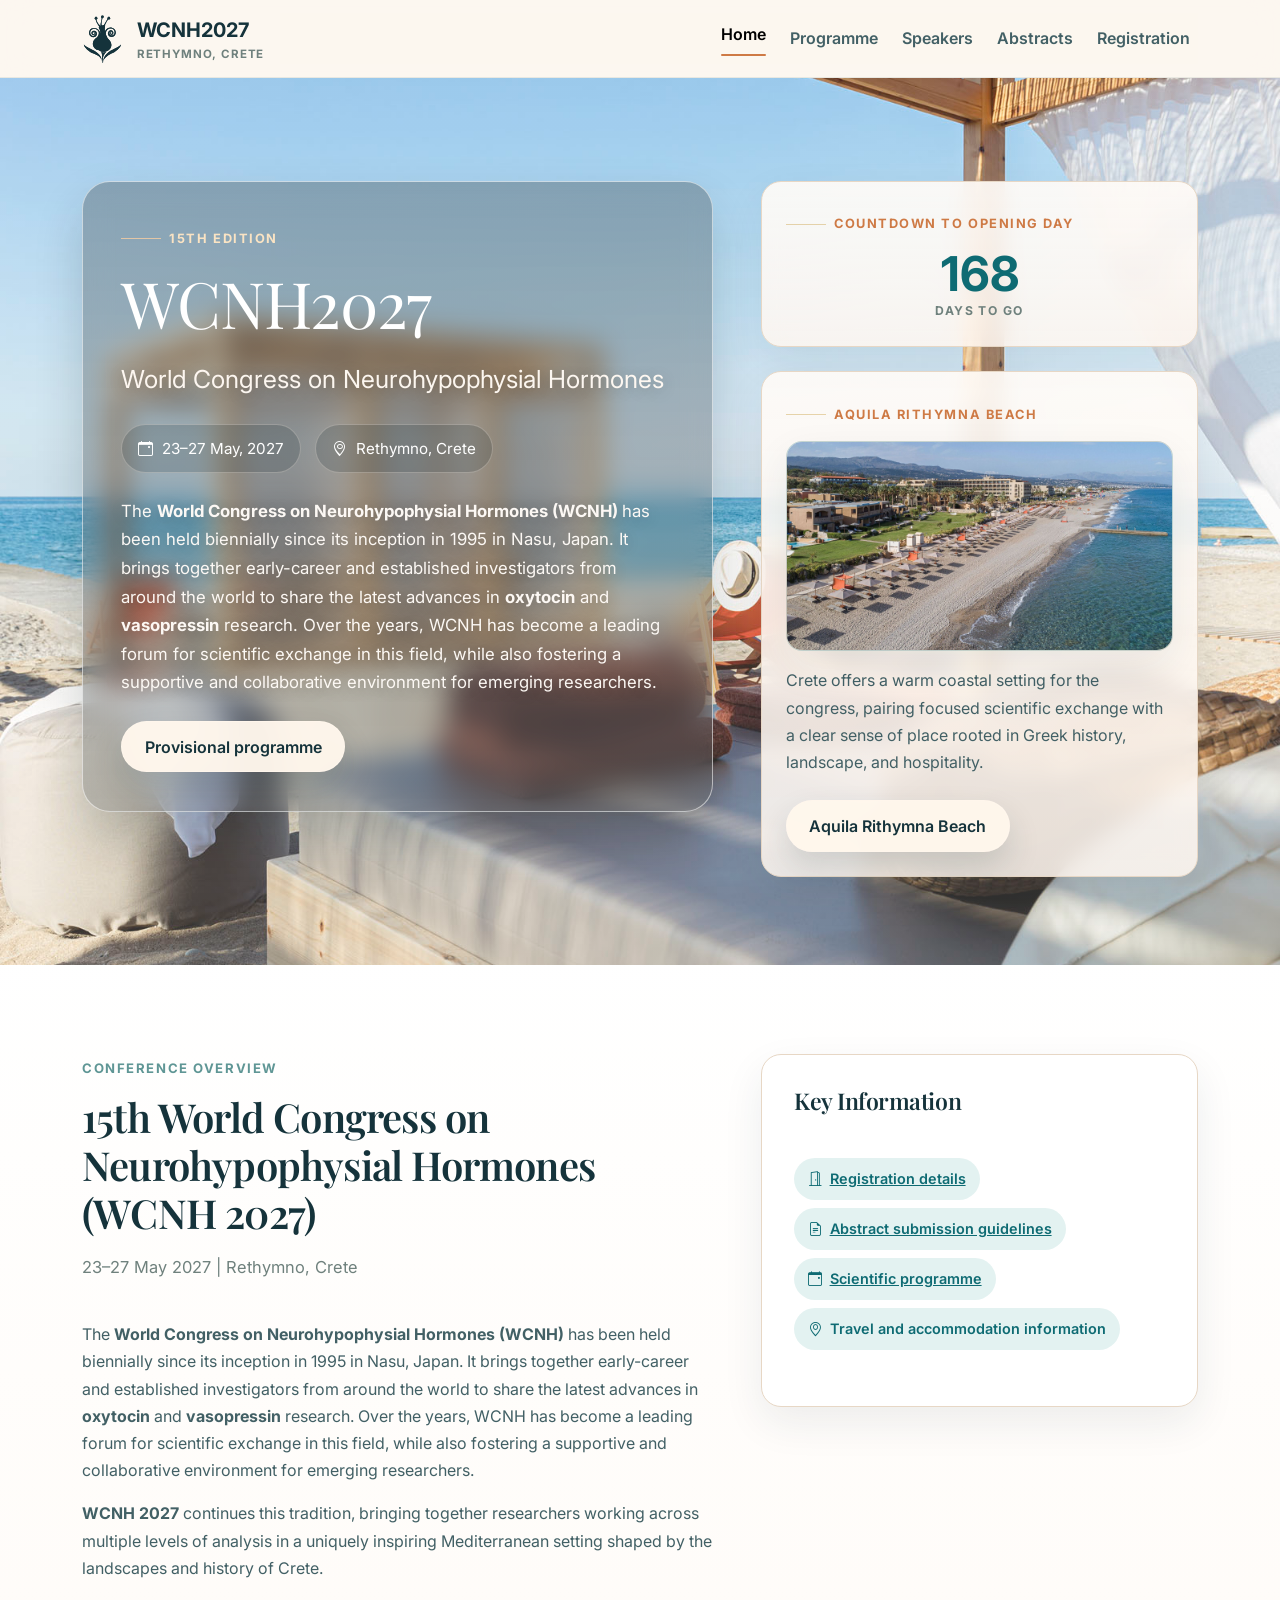
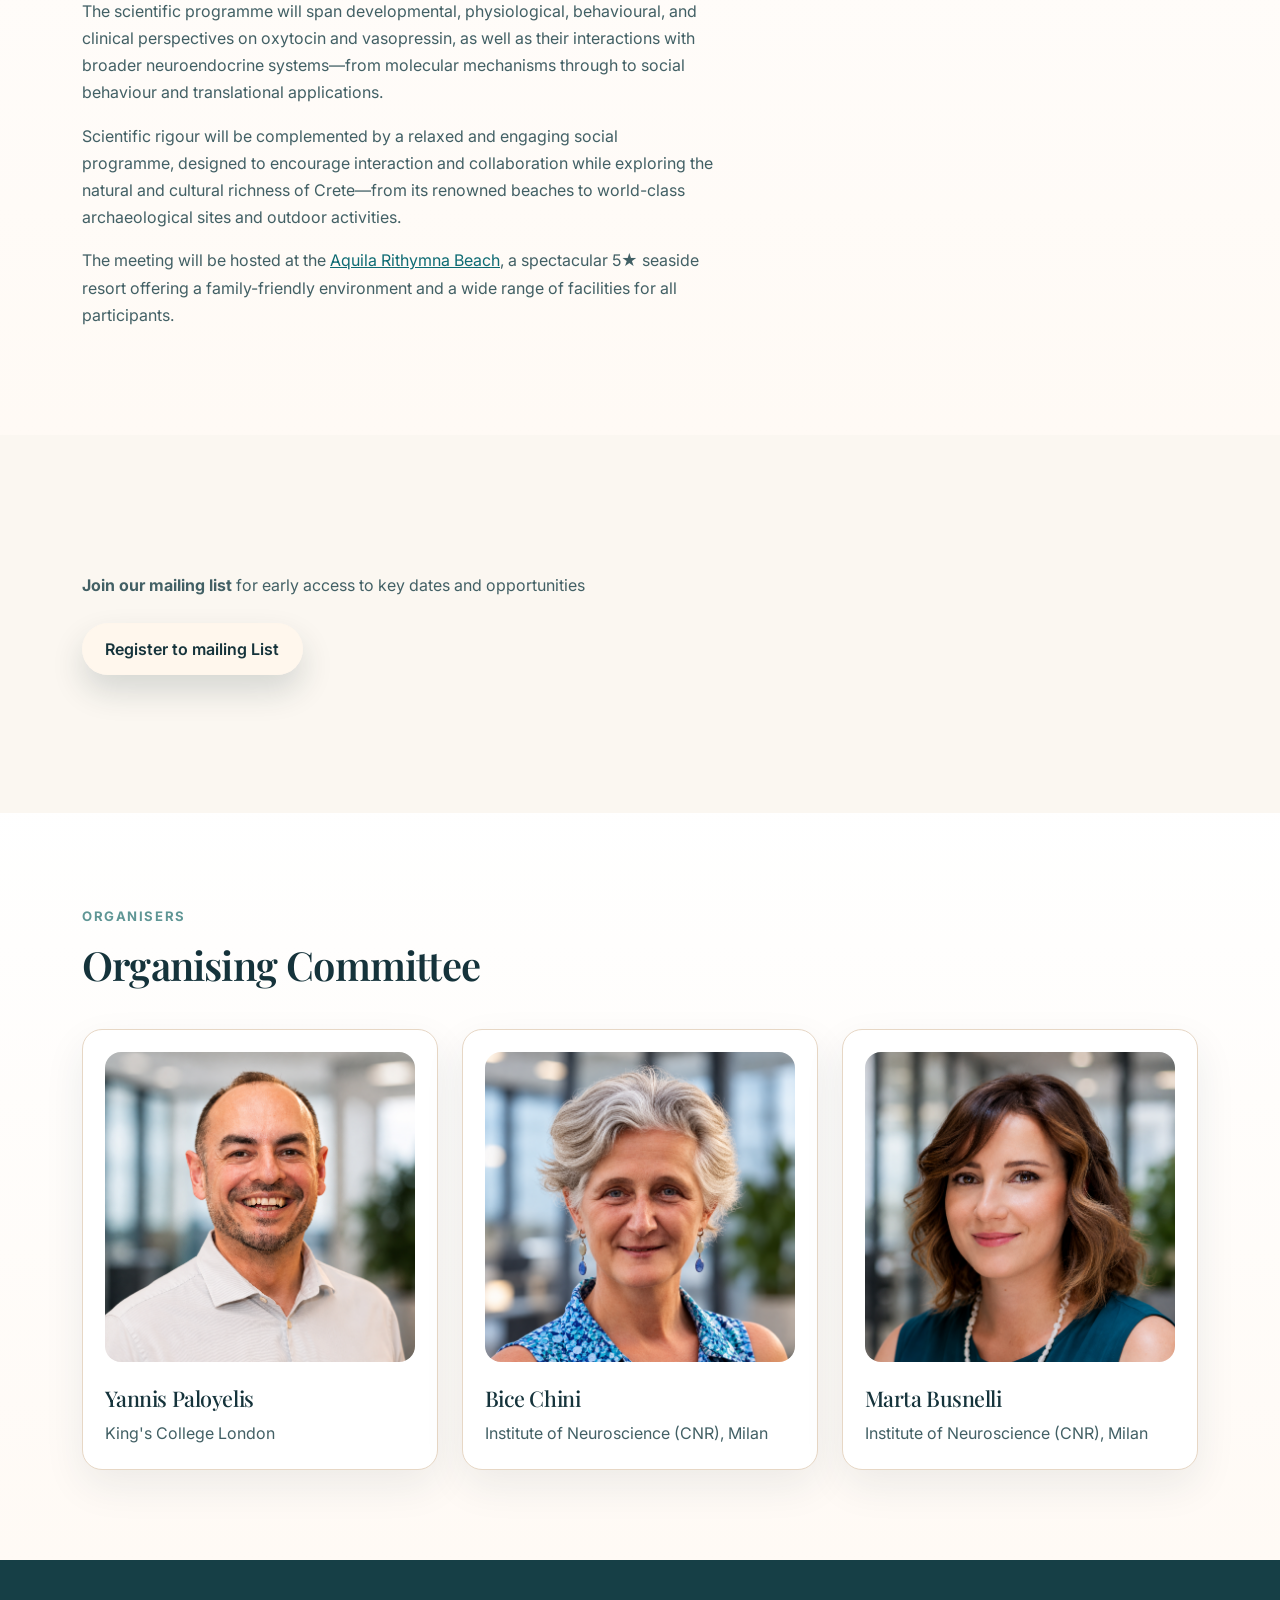
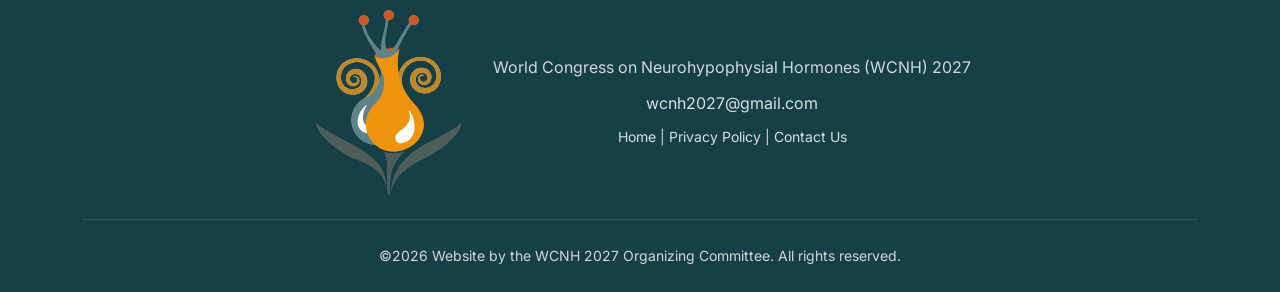
==== index.html @ 447af98b "abstracts page" ====
<!DOCTYPE html>
<html lang="en">
<head>
  <meta charset="UTF-8">
  <meta name="viewport" content="width=device-width, initial-scale=1">
  <title>WCNH2027 | Home</title>
  <meta name="description" content="WCNH2027 conference website for programme, registration, submissions, and sponsors.">
  <link rel="preconnect" href="https://fonts.googleapis.com">
  <link rel="preconnect" href="https://fonts.gstatic.com" crossorigin>
  <link href="https://fonts.googleapis.com/css2?family=Inter:wght@400;500;600;700&family=Playfair+Display:wght@600;700&display=swap" rel="stylesheet">
  <link href="https://cdn.jsdelivr.net/npm/bootstrap@5.3.3/dist/css/bootstrap.min.css" rel="stylesheet">
  <link href="https://cdn.jsdelivr.net/npm/bootstrap-icons@1.11.3/font/bootstrap-icons.min.css" rel="stylesheet">
  <link rel="stylesheet" href="assets/css/style.css">
</head>
<body>
  <a class="skip-link" href="#main-content">Skip to content</a>
  <div data-site-nav></div>

<main id="main-content">
    <header class="hero-section home-hero">
      <div class="container">
        <div class="row align-items-top g-5">
          <div class="col-lg-7">
            <div class="hero-copy-shell reveal-on-scroll">
              <p class="eyebrow">15th Edition</p>
              <h1 class="display-3 mb-3">WCNH2027</h1>
              <p class="hero-tagline mb-3">World Congress on Neurohypophysial Hormones</p>
              <div class="hero-meta">
                <span><i class="bi bi-calendar-event"></i> 23–27 May, 2027</span>
                <span><i class="bi bi-geo-alt"></i> Rethymno, Crete</span>
              </div>
              <p class="lead-copy">
                The <strong> World Congress on Neurohypophysial Hormones (WCNH) </strong> has been held biennially since its inception in 1995 in Nasu, Japan.
                It brings together early-career and established investigators from around the world to share the latest advances in <strong>oxytocin</strong> and <strong>vasopressin</strong> research. Over the years, WCNH has become a leading forum for scientific exchange in this field, while also fostering a supportive and collaborative environment for emerging researchers.
              </p>
              <div class="d-flex flex-wrap gap-3 mt-4">
                <a class="btn btn-light" href="programme.html" >Provisional programme</a>
                <!-- <a class="btn btn-outline-light" href="#dates">View Important Dates</a> -->
              </div>
            </div>
          </div>
          <div class="col-lg-5">
            <div class="hero-panel reveal-on-scroll">

              <p class="eyebrow">Countdown to opening day</p>
              <div class="countdown-simple" data-countdown-date="2027-05-23T08:30:00+01:00">
                <span class="countdown-value" data-countdown-field="days">00</span>
                <span class="countdown-label">Days to go</span>
              </div>
            </div>
            <div class="hero-panel mt-4 reveal-on-scroll">

              <p class="eyebrow">Aquila Rithymna Beach</p>
              <figure class="scenic-figure mb-3">
                <img
                  class="scenic-image"
                  src="assets/img/hotel/1_aquila_hotels_and_resorts_rithymna_beach-1.jpg"
                  alt="Aquila Rithymna Beach resort and beachfront in Crete"
                  width="1920"
                  height="1080"
                >
              </figure>
              <p class="mb-3">
                Crete offers a warm coastal setting for the congress, pairing focused scientific exchange with a clear sense of place rooted in
                Greek history, landscape, and hospitality.
              </p>
              <div class="hero-meta hero-meta-compact mt-4">
                <a class="btn btn-light" href="https://rithymnabeach.com/" target="_blank" rel="noopener noreferrer">Aquila Rithymna Beach</a>
              </div>
            </div>
          </div>
        </div>
      </div>
    </header>

    <section id="overview" class="section-space section-surface">
      <div class="container">
        <div class="row g-5 align-items-start">
          <div class="col-lg-7">
            <div class="section-heading reveal-on-scroll">
              <span class="section-kicker">Conference Overview</span>
              <h2 class="section-title">15th World Congress on Neurohypophysial Hormones <br> (WCNH 2027)</h2>
              <p class="section-intro">
                23–27 May 2027 | Rethymno, Crete
              </p>
            </div>

            <p>
              The <strong> World Congress on Neurohypophysial Hormones (WCNH) </strong> has been held biennially since its inception in 1995 in Nasu, Japan.
              It brings together early-career and established investigators from around the world to share the latest advances in <strong>oxytocin</strong> and <strong>vasopressin</strong> research. Over the years, WCNH has become a leading forum for scientific exchange in this field, while also fostering a supportive and collaborative environment for emerging researchers.
            </p>

            <p>
              <strong>WCNH 2027</strong> continues this tradition, bringing together researchers working across multiple levels of analysis in a uniquely inspiring Mediterranean setting shaped by the landscapes and history of Crete.
            </p>
            <p>
              The scientific programme will span developmental, physiological, behavioural, and clinical perspectives on oxytocin and vasopressin, as well as their interactions with broader neuroendocrine systems—from molecular mechanisms through to social behaviour and translational applications.
            </p>
            <p>
              Scientific rigour will be complemented by a relaxed and engaging social programme, designed to encourage interaction and collaboration while exploring the natural and cultural richness of Crete—from its renowned beaches to world-class archaeological sites and outdoor activities.
            </p>
            <p>
              The meeting will be hosted at the <a href="https://rithymnabeach.com/" target="_blank" rel="noopener noreferrer">Aquila Rithymna Beach</a>, a spectacular 5★ seaside resort offering a family-friendly environment and a wide range of facilities for all participants.
            </p>
          </div>
          <div class="col-lg-5">
            <div class="content-panel reveal-on-scroll">


              <h3 class="panel-title">Key Information</h3><br>
              <div class="mb-3">
                <a class="meta-chip" href="registration.html"><i class="bi bi-door-open"></i> Registration details</a>
                <a class="meta-chip" href="abstracts.html"><i class="bi bi-file-earmark-text"></i> Abstract submission guidelines</a>
                <a class="meta-chip" href="programme.html"><i class="bi bi-calendar-event"></i> Scientific programme</a>
                <span class="meta-chip"><i class="bi bi-geo-alt"></i> Travel and accommodation information</span>
              </div>
            </div>
          </div>
        </div>
      </div>
    </section>

    <section class="section-space">
      <div class="container my-5">
        <p><strong>Join our mailing list</strong> for early access to key dates and opportunities</p>
        <div class="mt-4">
          <button class="btn btn-light" data-bs-toggle="modal" data-bs-target="#mailingListForm">Register to mailing List</button>
        </div>
      </div>
    </section>

    <!--
    <section id="dates" class="section-space section-muted">
      <div class="container">
        <div class="section-heading reveal-on-scroll">
          <span class="section-kicker">Important Dates</span>
          <h2 class="section-title">Key phases from first announcement to final updates</h2>
          <p class="section-intro">
            The timeline below now reflects the planned website rollout, from initial announcement through registrations, programme updates,
            and any late-breaking submission opportunities.
          </p>
        </div>
        <div class="conference-timeline reveal-on-scroll">
          <article class="timeline-item">
            <div class="timeline-card">

              <span class="timeline-date">Phase 1</span>
              <h3 class="h5">Announcement</h3>
              <p class="mb-0">Landing page goes live with the core conference information, essential context, and the first timeline of key dates.</p>
            </div>
          </article>
          <article class="timeline-item">
            <div class="timeline-card">

              <span class="timeline-date">Phase 2</span>
              <h3 class="h5">Registrations &amp; Submissions</h3>
              <p class="mb-0">Registration and submission pathways open, supported by selected programme details such as plenary speaker information.</p>
            </div>
          </article>
          <article class="timeline-item">
            <div class="timeline-card">

              <span class="timeline-date">Phase 3</span>
              <h3 class="h5">Preliminary Programme</h3>
              <p class="mb-0">Once submissions have closed, the site shifts to a preliminary programme view with the developing scientific schedule.</p>
            </div>
          </article>
          <article class="timeline-item">
            <div class="timeline-card">

              <span class="timeline-date">Phase 4</span>
              <h3 class="h5">Final Version</h3>
              <p class="mb-0">The full conference website is updated with the finalised programme, confirmed details, and polished attendee information.</p>
            </div>
          </article>
          <article class="timeline-item">
            <div class="timeline-card">

              <span class="timeline-date">Phase 5</span>
              <h3 class="h5">Registrations Close</h3>
              <p class="mb-0">Online registration closes and the site messaging shifts toward final attendee guidance and on-site preparation.</p>
            </div>
          </article>
          <article class="timeline-item">
            <div class="timeline-card">

              <span class="timeline-date">Phase 6</span>
              <h3 class="h5">Breaking News Poster Submissions</h3>
              <p class="mb-0">An optional late-breaking poster submission route can be added if the committee decides to accommodate final emerging results.</p>
            </div>
          </article>
        </div>
      </div>
    </section>
    -->

    <section id="committee" class="section-space section-surface">
      <div class="container">
        <div class="section-heading reveal-on-scroll">
          <span class="section-kicker">Organisers</span>
          <h2 class="section-title">Organising Committee</h2>
          <!-- <p class="section-intro">
            Committee cards are structured to accommodate names, roles, affiliations, and portraits without changing the layout.
          </p> -->
        </div>

        <div class="row g-4">
          <div class="col-md-6 col-xl-4">
            <article class="committee-card card-lift reveal-on-scroll">
              <img class="organiser-photo mb-4" src="assets/img/organisers/YannisPaloyelis.png" alt="Yannis Paloyelis">
              <h3 class="h4">Yannis Paloyelis</h3>
              <!-- <p class="card-role mb-2">Conference Chair</p> -->
              <p>King's College London</p>
            </article>
          </div>
          <div class="col-md-6 col-xl-4">
            <article class="committee-card card-lift reveal-on-scroll">
              <img class="organiser-photo mb-4" src="assets/img/organisers/BiceChini.png" alt="Bice Chini">

              <h3 class="h4">Bice Chini</h3>
              <!-- <p class="card-role mb-2">Scientific Programme Lead</p> -->
              <p>Institute of Neuroscience (CNR), Milan</p>
            </article>
          </div>
          <div class="col-md-6 col-xl-4">
            <article class="committee-card card-lift reveal-on-scroll">
              <img class="organiser-photo mb-4" src="assets/img/organisers/MartaBusnelli.png" alt="Marta Busnelli">

              <h3 class="h4">Marta Busnelli</h3>
              <!-- <p class="card-role mb-2">Symposia Coordinator</p> -->
              <p>Institute of Neuroscience (CNR), Milan</p>
            </article>
          </div>

        </div>
      </div>
    </section>

    <!--
    <section class="section-space sponsor-band">
      <div class="container">
        <div class="section-heading reveal-on-scroll">
          <span class="section-kicker">Sponsors</span>
          <h2 class="section-title">Headline supporter strip</h2>
          <p class="section-intro text-white-50">
            Sponsor logo placeholders are ready for final artwork and can be replaced without changing the surrounding layout.
          </p>
        </div>
        <div class="sponsor-logo-grid reveal-on-scroll">
          <div class="placeholder-box placeholder-logo small-sponsor" role="img" aria-label="Placeholder sponsor logo">Sponsor Logo</div>
          <div class="placeholder-box placeholder-logo small-sponsor" role="img" aria-label="Placeholder sponsor logo">Sponsor Logo</div>
          <div class="placeholder-box placeholder-logo small-sponsor" role="img" aria-label="Placeholder sponsor logo">Sponsor Logo</div>
          <div class="placeholder-box placeholder-logo small-sponsor" role="img" aria-label="Placeholder sponsor logo">Sponsor Logo</div>
          <div class="placeholder-box placeholder-logo small-sponsor" role="img" aria-label="Placeholder sponsor logo">Sponsor Logo</div>
          <div class="placeholder-box placeholder-logo small-sponsor" role="img" aria-label="Placeholder sponsor logo">Sponsor Logo</div>
        </div>
      </div>
    </section>
    -->

    <!-- Mailing List Form Modal -->
    <div class="modal modal-lg fade" id="mailingListForm" tabindex="-1">
      <div class="modal-dialog modal-dialog-centered modal-dialog-scrollable">
        <div class="modal-content">
          <div class="modal-header">
            <h5 class="modal-title">Register to mailing List</h5>
            <button type="button" class="btn-close" data-bs-dismiss="modal"></button>
          </div>
          <div class="modal-body p-0">
            <iframe src="https://docs.google.com/forms/d/e/1FAIpQLSe7f-QcATJSkOuPrlqA4BNb-zPAXRBqx-QF3oDU3RXmkRbmXg/viewform?usp=header" width="100%" height="800" frameborder="0" marginheight="0" marginwidth="0" allow="geolocation; microphone; camera" sandbox="allow-same-origin allow-scripts allow-popups allow-forms">Loading…</iframe>
          </div>
        </div>
      </div>
    </div>


  </main>
  <div data-site-footer></div>

<script src="https://cdn.jsdelivr.net/npm/bootstrap@5.3.3/dist/js/bootstrap.bundle.min.js"></script>
  <script src="assets/js/main.js"></script>

  <!-- MailerLite Universal -->
<script>
    (function(w,d,e,u,f,l,n){w[f]=w[f]||function(){(w[f].q=w[f].q||[])
    .push(arguments);},l=d.createElement(e),l.async=1,l.src=u,
    n=d.getElementsByTagName(e)[0],n.parentNode.insertBefore(l,n);})
    (window,document,'script','https://assets.mailerlite.com/js/universal.js','ml');
    ml('account', '2269694');
</script>
<!-- End MailerLite Universal -->
</body>
</html>
---- assets/css/style.css ----
:root {
  --font-body: "Inter", sans-serif;
  --font-display: "Playfair Display", serif;
  --color-primary: #0e6b73;
  --color-primary-soft: #e3f2f1;
  --color-secondary: #5f9695;
  --color-accent: #ce7a45;
  --color-accent-soft: #f7dfce;
  --color-deep: #15333b;
  --color-ink: #426065;
  --color-muted-text: #6f817d;
  --color-surface: #ffffff;
  --color-surface-alt: #f8f1e8;
  --color-border: #e7d7c5;
  --color-footer: #163f46;
  --shadow-soft: 0 1rem 2.5rem rgba(21, 51, 59, 0.08);
  --shadow-card: 0 1.5rem 3rem rgba(21, 51, 59, 0.1);
  --section-space: clamp(4rem, 7vw, 6rem);
  --bs-primary: var(--color-primary);
  --bs-secondary: var(--color-secondary);
  --bs-body-color: var(--color-ink);
  --bs-body-bg: var(--color-surface-alt);
  --bs-border-color: var(--color-border);
}

html {
  scroll-behavior: smooth;
}

body {
  font-family: var(--font-body);
  color: var(--color-ink);
  background: #fbf7f1;
  line-height: 1.7;
}

main {
  margin-top: 0;
}

h1,
h2,
h3,
h4,
h5,
h6,
.h1,
.h2,
.h3,
.h4,
.h5,
.h6,
legend {
  font-family: var(--font-display);
  color: var(--color-deep);
  letter-spacing: -0.02em;
}

/* Shared visual hierarchy, independent of heading or fieldset semantics. */
.section-title {
  font-size: clamp(1.75rem, 2.5vw + 1rem, 2.5rem);
  font-weight: 600;
  line-height: 1.2;
  margin-bottom: 1rem;
}

.panel-title {
  font-size: clamp(1.25rem, 0.3vw + 1.2rem, 1.5rem);
  font-weight: 600;
  line-height: 1.2;
  margin-bottom: 1rem;
}

a {
  color: var(--color-primary);
}

a:hover,
a:focus {
  color: var(--color-secondary);
}

.skip-link {
  position: fixed;
  left: 1rem;
  top: 1rem;
  z-index: 2000;
  padding: 0.75rem 1rem;
  border-radius: 999px;
  background: var(--color-deep);
  color: #fff;
  text-decoration: none;
  transform: translateY(-200%);
  transition: transform 0.2s ease;
}

.skip-link:focus {
  transform: translateY(0);
}

.site-navbar {
  position: sticky;
  top: 0;
  z-index: 1030;
  backdrop-filter: blur(16px);
  background: rgba(252, 247, 240, 0.9);
  border-bottom: 1px solid rgba(21, 51, 59, 0.08);
  transition: background-color 0.25s ease, box-shadow 0.25s ease, border-color 0.25s ease;
}

.site-navbar .navbar-collapse {
  background: rgba(252, 247, 240, 0.96);
}

.site-navbar .btn-primary {
  box-shadow: none;
}

.site-navbar.scrolled {
  border-color: rgba(21, 51, 59, 0.12);
  box-shadow: 0 0.75rem 1.75rem rgba(21, 51, 59, 0.1);
}

.navbar-brand {
  gap: 0.85rem;
  font-weight: 700;
  color: var(--color-deep);
}

.navbar-logo {
  width: 41px;
  height: 48px;
  background-color: var(--color-deep);
  -webkit-mask: url("../img/logo-square.svg") center / contain no-repeat;
  mask: url("../img/logo-square.svg") center / contain no-repeat;
}

.navbar-brand small {
  display: block;
  margin-top: -0.15rem;
  font-size: 0.72rem;
  letter-spacing: 0.08em;
  text-transform: uppercase;
  color: var(--color-muted-text);
}

.nav-link {
  font-weight: 600;
  color: var(--color-ink);
}

.nav-link.active,
.nav-link[aria-current="page"] {
  color: var(--color-primary);
}

.nav-link.active::after,
.nav-link[aria-current="page"]::after {
  display: block;
  width: 100%;
  height: 2px;
  margin-top: 0.35rem;
  border-radius: 999px;
  background: var(--color-accent);
  content: "";
}

/* Content actions size to their labels and align with their surrounding text. */
.btn {
  display: inline-flex;
  align-items: center;
  justify-content: center;
  align-self: flex-start;
  justify-self: start;
  width: fit-content;
  max-width: 100%;
  min-height: 44px;
  border-radius: 999px;
  font-size: 1rem;
  font-weight: 600;
  line-height: 1.5;
  padding: 0.8rem 1.4rem;
  white-space: normal;
  overflow-wrap: anywhere;
}

.btn:focus-visible {
  outline: 3px solid var(--color-accent);
  outline-offset: 3px;
}

.btn-primary {
  --bs-btn-color: #fff;
  --bs-btn-bg: var(--color-primary);
  --bs-btn-border-color: var(--color-primary);
  --bs-btn-hover-color: #fff;
  --bs-btn-hover-bg: var(--color-deep);
  --bs-btn-hover-border-color: var(--color-deep);
  --bs-btn-active-color: #fff;
  --bs-btn-active-bg: var(--color-deep);
  --bs-btn-active-border-color: var(--color-deep);
  --bs-btn-disabled-color: #fff;
  --bs-btn-disabled-bg: var(--color-primary);
  --bs-btn-disabled-border-color: var(--color-primary);
  --bs-btn-focus-shadow-rgb: 14, 107, 115;
  background: var(--color-primary);
  border-color: var(--color-primary);
  box-shadow: 0 0.9rem 2rem rgba(14, 107, 115, 0.22);
}

.btn-primary:hover,
.btn-primary:focus {
  background: var(--color-deep);
  border-color: var(--color-deep);
}

.btn-light {
  color: var(--color-deep);
  background: rgba(255, 247, 237, 0.96);
  border-color: rgba(255, 247, 237, 0.96);
  box-shadow: 0 1rem 2rem rgba(21, 51, 59, 0.16);
}

.btn-light:hover,
.btn-light:focus {
  color: var(--color-deep);
  background: #ffffff;
  border-color: #ffffff;
}

.btn-outline-light {
  border-color: rgba(255, 255, 255, 0.72);
  background: rgba(255, 255, 255, 0.08);
}

.btn-outline-light:hover,
.btn-outline-light:focus {
  color: var(--color-deep);
}

.hero-section,
.page-hero {
  position: relative;
  overflow: hidden;
}

.page-hero::before {
  position: absolute;
  inset: 0;
  background:
    radial-gradient(circle at top left, rgba(250, 205, 158, 0.24), transparent 32%),
    radial-gradient(circle at bottom right, rgba(255, 248, 236, 0.14), transparent 28%),
    linear-gradient(135deg, #23656a 0%, #4e8d91 48%, #d9a57d 100%);
  content: "";
}

.page-hero::after {
  position: absolute;
  inset: 0;
  background: linear-gradient(180deg, rgba(255, 255, 255, 0.05), rgba(16, 48, 56, 0.2));
  content: "";
}

.hero-section .container,
.page-hero .container {
  position: relative;
  z-index: 1;
}

.hero-section {
  padding: clamp(5.5rem, 8vw, 7rem) 0 clamp(4rem, 8vw, 5.5rem);
  color: #fff;
}

.home-hero::before {
  position: absolute;
  inset: 0;
  background: url("../img/hotel/2_aquila_rithymna_beach_swimming_around_beach_info_gazebos.jpg") center/cover no-repeat;
  content: "";
}

.home-hero::after {
  position: absolute;
  inset: 0;
  background: linear-gradient(180deg, rgba(255, 248, 239, 0.1), rgba(255, 248, 239, 0.2));
  content: "";
}

.hero-section h1,
.hero-section h2,
.page-hero h1,
.page-hero h2 {
  color: #fff;
}

.page-hero {
  padding: 4.5rem 0 3.5rem;
  color: rgba(255, 255, 255, 0.92);
}

/* Oversized decorative flower, cropped by the hero without changing its height. */
.page-hero-mark {
  display: none;
  position: absolute;
  top: 110%;
  right: -3rem;
  z-index: -1;
  transform: translateY(-50%);
  width: auto;
  height: clamp(24rem, 32vw, 30rem);
  filter: brightness(0) invert(1);
  opacity: 0.18;
  pointer-events: none;
}

.hero-copy-shell {
  max-width: 44rem;
  padding: clamp(1.5rem, 3vw, 2.5rem);
  border: 1px solid rgba(255, 255, 255, 0.55);
  border-radius: 1.75rem;
  background:
    linear-gradient(180deg, rgba(37, 55, 63, 0.34), rgba(21, 35, 41, 0.24)),
    rgba(255, 255, 255, 0.12);
  box-shadow: 0 1.5rem 3rem rgba(8, 31, 37, 0.18);
  backdrop-filter: blur(14px);
}

.eyebrow {
  display: inline-flex;
  align-items: center;
  gap: 0.5rem;
  margin-bottom: 1rem;
  color: rgba(255, 230, 196, 0.96);
  font-size: 0.8rem;
  font-weight: 700;
  letter-spacing: 0.12em;
  text-transform: uppercase;
}

.eyebrow::before {
  display: inline-block;
  width: 2.5rem;
  height: 1px;
  background: rgba(255, 210, 159, 0.74);
  content: "";
}

.hero-tagline {
  font-size: clamp(1.2rem, 2vw, 1.55rem);
  color: rgba(255, 249, 243, 0.98);
  text-shadow: 0 0.2rem 0.9rem rgba(0, 0, 0, 0.22);
}

.hero-meta,
.page-meta {
  display: flex;
  flex-wrap: wrap;
  gap: 0.85rem;
  margin: 1.5rem 0;
}

.hero-meta span,
.page-meta span {
  display: inline-flex;
  align-items: center;
  gap: 0.55rem;
  padding: 0.65rem 1rem;
  border: 1px solid rgba(255, 245, 232, 0.28);
  border-radius: 999px;
  background: rgba(27, 41, 47, 0.18);
  color: #fff;
  font-size: 0.95rem;
}

.hero-meta-compact {
  margin: 0;
  gap: 0.6rem;
}

.hero-meta-compact span {
  padding: 0.45rem 0.8rem;
  font-size: 0.84rem;
}

.lead-copy {
  max-width: 42rem;
  color: rgba(255, 251, 247, 0.98);
  font-size: 1.05rem;
  text-shadow: 0 0.2rem 0.9rem rgba(0, 0, 0, 0.24);
}

.page-hero .lead-copy {
  color: rgba(255, 255, 255, 0.88);
}

.hero-panel,
.content-panel,
.table-card,
.submission-panel,
.teaser-panel,
.travel-card,
.hotel-card,
.card-shell,
.timeline-card,
.committee-card,
.speaker-card,
.social-card,
.tier-card,
.sponsor-card {
  min-width: 0;
  background: var(--color-surface);
  border: 1px solid var(--color-border);
  border-radius: 1.25rem;
  box-shadow: var(--shadow-soft);
}

.hero-panel {
  padding: 1.5rem;
  color: var(--color-ink);
  background: linear-gradient(180deg, rgba(255, 251, 247, 0.92), rgba(255, 247, 240, 0.86));
  backdrop-filter: blur(10px);
}

.hero-panel .eyebrow {
  color: var(--color-accent);
}

.hero-panel .eyebrow::before {
  background: rgba(205, 164, 77, 0.45);
}

.stat-list {
  display: grid;
  gap: 1rem;
  margin: 0;
  padding: 0;
  list-style: none;
}

.stat-list li {
  display: flex;
  align-items: center;
  justify-content: space-between;
  gap: 1rem;
  padding: 0.95rem 1rem;
  border-radius: 1rem;
  background: linear-gradient(180deg, rgba(227, 242, 241, 0.92), rgba(247, 239, 230, 0.92));
}

.stat-list strong {
  color: var(--color-deep);
}

.countdown-simple {
  display: flex;
  flex-direction: column;
  align-items: center;
  justify-content: center;
  gap: 0.3rem;
  text-align: center;
}

.countdown-value {
  display: block;
  color: var(--color-primary);
  font-size: clamp(1.5rem, 3vw, 2rem);
  font-weight: 700;
  line-height: 1.1;
}

.countdown-label {
  color: var(--color-muted-text);
  font-size: 0.76rem;
  font-weight: 700;
  letter-spacing: 0.08em;
  text-transform: uppercase;
}

.countdown-simple .countdown-value {
  font-size: clamp(2rem, 7vw, 3rem);
  line-height: 0.95;
}

.countdown-simple .countdown-label {
  margin-top: 0;
  font-size: 0.76rem;
  letter-spacing: 0.12em;
}

.section-space {
  padding: var(--section-space) 0;
}

.section-surface {
  background: linear-gradient(180deg, rgba(255, 255, 255, 0.98), rgba(255, 250, 245, 0.98));
}

.section-muted {
  background: linear-gradient(180deg, rgba(250, 243, 235, 0.88), rgba(244, 236, 226, 0.96));
}

.section-heading {
  max-width: 44rem;
  margin-bottom: 2.5rem;
}

.section-heading p,
.content-panel p:last-child,
.travel-card p:last-child,
.hotel-card p:last-child,
.speaker-card p:last-child,
.committee-card p:last-child,
.sponsor-card p:last-child,
.social-card p:last-child,
.tier-card p:last-child {
  margin-bottom: 0;
}

.section-kicker {
  display: inline-block;
  margin-bottom: 0.85rem;
  color: var(--color-secondary);
  font-size: 0.82rem;
  font-weight: 700;
  letter-spacing: 0.12em;
  text-transform: uppercase;
}

.section-intro {
  color: var(--color-muted-text);
  font-size: 1.03rem;
}

.content-panel,
.submission-panel,
.teaser-panel {
  padding: clamp(1.25rem, 3vw, 2rem);
}

/* A fieldset uses the same panel and title as a section or aside. */
.content-panel > legend {
  float: left;
  width: 100%;
  padding: 0;
}

.content-panel > legend + * {
  clear: both;
}

.placeholder-box {
  display: flex;
  align-items: center;
  justify-content: center;
  min-height: 11rem;
  border: 1px dashed rgba(14, 107, 115, 0.24);
  border-radius: 1rem;
  background:
    linear-gradient(135deg, rgba(14, 107, 115, 0.1), rgba(206, 122, 69, 0.16)),
    var(--color-primary-soft);
  color: var(--color-deep);
  font-size: 0.82rem;
  font-weight: 700;
  letter-spacing: 0.12em;
  text-align: center;
  text-transform: uppercase;
}

.placeholder-box.placeholder-photo {
  min-height: 16rem;
}

.organiser-photo {
  display: block;
  width: 100%;
  aspect-ratio: 1 / 1;
  border-radius: 1rem;
  object-fit: cover;
  object-position: center top;
}

.placeholder-box.placeholder-scenic {
  min-height: 13rem;
  background:
    radial-gradient(circle at 18% 30%, rgba(49, 53, 57, 0.82) 0, rgba(49, 53, 57, 0.82) 8%, transparent 8.5%),
    radial-gradient(circle at 50% 27%, rgba(49, 53, 57, 0.82) 0, rgba(49, 53, 57, 0.82) 8%, transparent 8.5%),
    radial-gradient(circle at 81% 31%, rgba(49, 53, 57, 0.82) 0, rgba(49, 53, 57, 0.82) 8%, transparent 8.5%),
    linear-gradient(90deg, transparent 0 7%, rgba(205, 164, 77, 0.82) 7% 28%, transparent 28% 39%, rgba(205, 164, 77, 0.82) 39% 61%, transparent 61% 72%, rgba(205, 164, 77, 0.82) 72% 93%, transparent 93%),
    linear-gradient(90deg, transparent 0 5%, rgba(104, 126, 144, 0.85) 5% 9%, transparent 9% 26%, rgba(104, 126, 144, 0.85) 26% 30%, transparent 30% 37%, rgba(104, 126, 144, 0.85) 37% 41%, transparent 41% 59%, rgba(104, 126, 144, 0.85) 59% 63%, transparent 63% 70%, rgba(104, 126, 144, 0.85) 70% 74%, transparent 74% 91%, rgba(104, 126, 144, 0.85) 91% 95%, transparent 95%),
    linear-gradient(180deg, rgba(138, 154, 166, 0.26), rgba(239, 226, 184, 0.34)),
    linear-gradient(135deg, rgba(77, 101, 118, 0.14), rgba(205, 164, 77, 0.18)),
    var(--color-primary-soft);
  border-color: rgba(77, 101, 118, 0.24);
}

.scenic-figure {
  position: relative;
  overflow: hidden;
  margin: 0;
  border: 1px solid rgba(14, 107, 115, 0.18);
  border-radius: 1rem;
  background: linear-gradient(135deg, rgba(14, 107, 115, 0.08), rgba(206, 122, 69, 0.14));
  box-shadow: var(--shadow-soft);
}

.scenic-image {
  display: block;
  width: 100%;
  height: clamp(10rem, 26vw, 13rem);
  object-fit: cover;
  object-position: center top;
  filter: saturate(1.02) contrast(0.98);
}

.scenic-video {
  display: block;
  width: 100%;
  aspect-ratio: 16 / 9;
  min-height: 14rem;
  object-fit: cover;
  object-position: center center;
  background: #0f1f24;
}

.placeholder-box.placeholder-logo {
  min-height: 5.5rem;
}

.placeholder-box.placeholder-room {
  min-height: 13rem;
}

.focus-list,
.list-check,
.talk-list,
.details-list {
  margin: 0;
  padding: 0;
  list-style: none;
}

.focus-list li,
.list-check li,
.details-list li {
  position: relative;
  padding-left: 1.75rem;
  margin-bottom: 0.9rem;
}

.focus-list li {
  padding-left: 2rem;
}

.focus-list li::before,
.list-check li::before,
.details-list li::before {
  position: absolute;
  left: 0;
  top: 0.2rem;
  color: var(--color-accent);
  font-weight: 700;
  content: "•";
}

.focus-list li::before {
  top: 0.15rem;
}

.focus-name,
.focus-affiliation {
  display: block;
}

.focus-name {
  color: var(--color-deep);
  font-weight: 700;
  line-height: 1.35;
}

.focus-affiliation {
  margin-top: 0.18rem;
  color: var(--color-muted-text);
  font-size: 0.95rem;
  line-height: 1.5;
}

.meta-chip {
  display: inline-flex;
  align-items: center;
  gap: 0.45rem;
  margin: 0 0.5rem 0.5rem 0;
  padding: 0.55rem 0.9rem;
  border-radius: 999px;
  background: var(--color-primary-soft);
  color: var(--color-primary);
  font-size: 0.9rem;
  font-weight: 600;
}

.conference-timeline {
  position: relative;
  display: grid;
  gap: 1.5rem;
}

.conference-timeline::before {
  position: absolute;
  left: 1rem;
  top: 0.35rem;
  bottom: 0.35rem;
  width: 2px;
  background: linear-gradient(var(--color-primary), rgba(12, 69, 87, 0.08));
  content: "";
}

.timeline-item {
  position: relative;
  padding-left: 3rem;
}

.timeline-item::before {
  position: absolute;
  left: 0.45rem;
  top: 0.45rem;
  width: 1.15rem;
  height: 1.15rem;
  border: 4px solid var(--color-surface);
  border-radius: 50%;
  background: var(--color-accent);
  box-shadow: 0 0 0 1px rgba(12, 69, 87, 0.12);
  content: "";
}

.timeline-card {
  height: 100%;
  padding: 1.5rem;
}

.timeline-date {
  display: block;
  margin-bottom: 0.6rem;
  color: var(--color-primary);
  font-size: 0.8rem;
  font-weight: 700;
  letter-spacing: 0.08em;
  text-transform: uppercase;
}

.card-lift,
.speaker-card,
.committee-card,
.social-card,
.tier-card,
.sponsor-card {
  transition: transform 0.25s ease, box-shadow 0.25s ease;
}

.card-lift:hover,
.speaker-card:hover,
.committee-card:hover,
.social-card:hover,
.tier-card:hover,
.sponsor-card:hover {
  transform: translateY(-0.25rem);
  box-shadow: 0 1.35rem 2.8rem rgba(16, 45, 54, 0.1);
}

.committee-card,
.speaker-card,
.social-card,
.tier-card,
.sponsor-card {
  height: 100%;
  padding: 1.35rem;
}

.card-role,
.social-meta,
.tier-price,
.sponsor-tier-label {
  color: var(--color-secondary);
  font-size: 0.9rem;
  font-weight: 700;
}

.speaker-affiliation {
  color: var(--color-ink);
  font-size: 0.88rem;
  font-weight: 400;
  line-height: 1.65;
  margin: 0;
}

.committee-card h3,
.social-card h3,
.tier-card h3,
.sponsor-card h3 {
  font-size: 1.35rem;
}

.speaker-talk {
  padding: 0.95rem 1rem;
  border-left: 3px solid var(--color-accent);
  border-radius: 0.75rem;
  background: rgba(248, 241, 232, 0.9);
}

.table-card {
  padding: 1.4rem;
}

.table-card .table {
  margin-bottom: 0;
}

.table-card thead th {
  background: var(--color-primary-soft);
  color: var(--color-deep);
  font-weight: 700;
}

.table-card tbody th,
.table-card tbody td {
  vertical-align: middle;
}

.programme-badge {
  display: inline-flex;
  align-items: center;
  gap: 0.35rem;
  margin-right: 0.45rem;
  margin-bottom: 0.45rem;
  padding: 0.45rem 0.7rem;
  border-radius: 999px;
  background: var(--color-accent-soft);
  color: #855d17;
  font-size: 0.82rem;
  font-weight: 700;
}

.accordion-item {
  overflow: hidden;
  border: 1px solid rgba(215, 226, 230, 0.85);
  border-radius: 1rem;
  box-shadow: var(--shadow-soft);
}

.accordion-button {
  padding: 1.2rem 1.35rem;
  font-weight: 700;
  color: var(--color-deep);
}

.accordion-button:not(.collapsed) {
  background: var(--color-primary-soft);
  color: var(--color-primary);
  box-shadow: none;
}

.accordion-button:focus {
  box-shadow: 0 0 0 0.25rem rgba(12, 69, 87, 0.15);
}

.talk-list li {
  padding: 1rem 0;
  border-top: 1px solid rgba(215, 226, 230, 0.8);
}

.talk-list li:first-child {
  padding-top: 0;
  border-top: 0;
}

.talk-title {
  display: block;
  color: var(--color-deep);
  font-weight: 700;
}

.talk-speaker {
  display: block;
  color: var(--color-secondary);
  font-size: 0.92rem;
  font-weight: 600;
}

.social-card {
  position: relative;
  padding-top: 3.25rem;
}

.social-date-badge {
  position: absolute;
  top: 1.25rem;
  right: 1.25rem;
  padding: 0.45rem 0.8rem;
  border-radius: 999px;
  background: var(--color-primary-soft);
  color: var(--color-primary);
  font-size: 0.8rem;
  font-weight: 700;
}

.info-grid {
  display: grid;
  gap: 1rem;
}

.map-frame {
  width: 100%;
  min-height: 23rem;
  border: 0;
  border-radius: 1.25rem;
  box-shadow: var(--shadow-card);
}

.pricing-note,
.deadline-note,
.small-note {
  color: var(--color-muted-text);
  font-size: 0.92rem;
}

.travel-card,
.hotel-card {
  padding: 1.5rem;
}

.hotel-meta {
  display: flex;
  flex-wrap: wrap;
  gap: 0.55rem;
  margin: 1rem 0;
}

.hotel-meta span {
  padding: 0.45rem 0.75rem;
  border-radius: 999px;
  background: var(--color-primary-soft);
  color: var(--color-primary);
  font-size: 0.84rem;
  font-weight: 700;
}

.submission-panel {
  background:
    radial-gradient(circle at top right, rgba(206, 122, 69, 0.16), transparent 30%),
    var(--color-surface);
}

.teaser-panel {
  position: relative;
  overflow: hidden;
  background:
    linear-gradient(135deg, rgba(14, 107, 115, 0.08), rgba(206, 122, 69, 0.12)),
    var(--color-surface);
}

.teaser-panel::after {
  position: absolute;
  top: -2rem;
  right: -2rem;
  width: 8rem;
  height: 8rem;
  border-radius: 50%;
  background: rgba(206, 122, 69, 0.12);
  content: "";
}

.teaser-pill {
  display: inline-flex;
  align-items: center;
  gap: 0.45rem;
  margin-bottom: 1rem;
  padding: 0.45rem 0.85rem;
  border-radius: 999px;
  background: var(--color-accent-soft);
  color: #855d17;
  font-size: 0.8rem;
  font-weight: 700;
  letter-spacing: 0.08em;
  text-transform: uppercase;
}

.tier-card {
  padding-top: 2rem;
}

.tier-card.featured {
  border-color: rgba(200, 141, 44, 0.5);
  background:
    linear-gradient(180deg, rgba(244, 232, 210, 0.8), rgba(255, 255, 255, 0.98));
}

.tier-price {
  display: block;
  margin-bottom: 1rem;
  font-size: 1rem;
}

.sponsor-band {
  background: linear-gradient(135deg, #10434a, #18707a);
  color: #fff;
}

.sponsor-band h2,
.sponsor-band p,
.site-footer h2,
.site-footer h3,
.site-footer h4 {
  color: #fff;
}

.sponsor-logo-grid,
.footer-sponsor-strip {
  display: grid;
  grid-template-columns: repeat(auto-fit, minmax(130px, 1fr));
  gap: 1rem;
}

.small-sponsor {
  min-height: 4.5rem;
  border-color: rgba(255, 255, 255, 0.18);
  background:
    linear-gradient(135deg, rgba(255, 255, 255, 0.08), rgba(200, 141, 44, 0.18)),
    rgba(255, 255, 255, 0.06);
  color: rgba(255, 255, 255, 0.88);
}

.site-footer {
  background: var(--color-footer);
  color: rgba(255, 255, 255, 0.8);
}

.site-footer a {
  color: rgba(255, 255, 255, 0.84);
  text-decoration: none;
}

.site-footer a:hover,
.site-footer a:focus {
  color: #fff;
}

.footer-list {
  margin: 0;
  padding: 0;
  list-style: none;
}

.footer-list li + li {
  margin-top: 0.6rem;
}

.footer-bottom {
  border-top: 1px solid rgba(255, 255, 255, 0.12);
}

.reveal-on-scroll {
  opacity: 0;
  transform: translateY(18px);
  transition: opacity 0.45s ease, transform 0.45s ease;
}

.reveal-on-scroll.reveal-visible {
  opacity: 1;
  transform: translateY(0);
}

@media (min-width: 992px) {
  .page-hero-mark {
    display: block;
  }

  .conference-timeline {
    grid-template-columns: repeat(6, minmax(0, 1fr));
    gap: 1rem;
    padding-top: 2.25rem;
  }

  .conference-timeline::before {
    left: 0;
    top: 1rem;
    right: 0;
    bottom: auto;
    width: auto;
    height: 2px;
  }

  .timeline-item {
    padding-left: 0;
    padding-top: 2.25rem;
  }

  .timeline-item::before {
    left: 50%;
    top: 0.45rem;
    transform: translateX(-50%);
  }

  .hero-offset {
    padding-left: 2rem;
  }
}

@media (max-width: 991.98px) {
  .hero-panel {
    margin-top: 1rem;
  }

}

@media (max-width: 767.98px) {
  main {
    margin-top: 0;
  }

  .hero-section,
  .page-hero {
    padding-top: 4rem;
  }

  .hero-copy-shell {
    padding: 1.35rem;
    border-radius: 1.25rem;
  }

  .section-heading {
    margin-bottom: 2rem;
  }

  .table-card {
    padding: 1rem;
  }

  .programme-badge {
    white-space: normal;
    border-radius: 1rem;
    display: inline-block;
    line-height: 1.45;
  }
}

@media (prefers-reduced-motion: reduce) {
  html {
    scroll-behavior: auto;
  }

  *,
  *::before,
  *::after {
    animation-duration: 0.01ms !important;
    animation-iteration-count: 1 !important;
    transition-duration: 0.01ms !important;
    scroll-behavior: auto !important;
  }

  .reveal-on-scroll {
    opacity: 1;
    transform: none;
  }
}
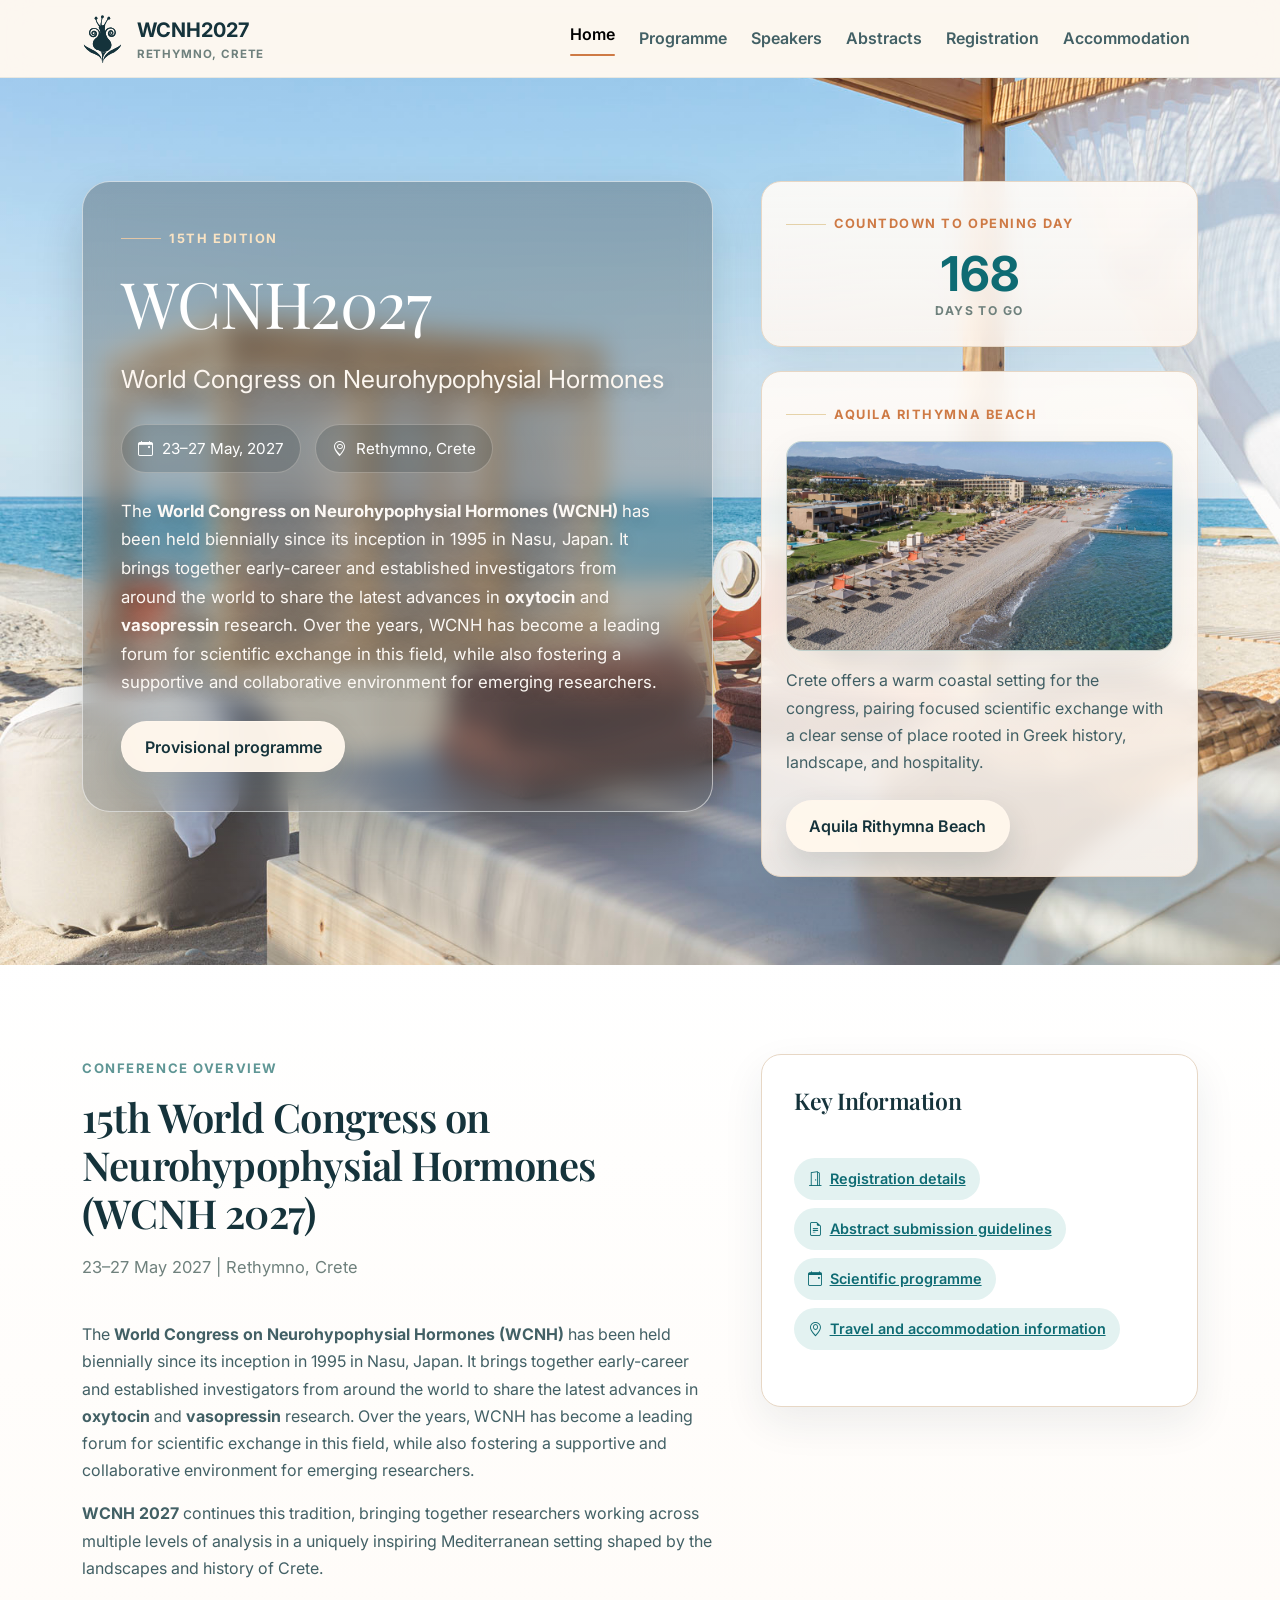
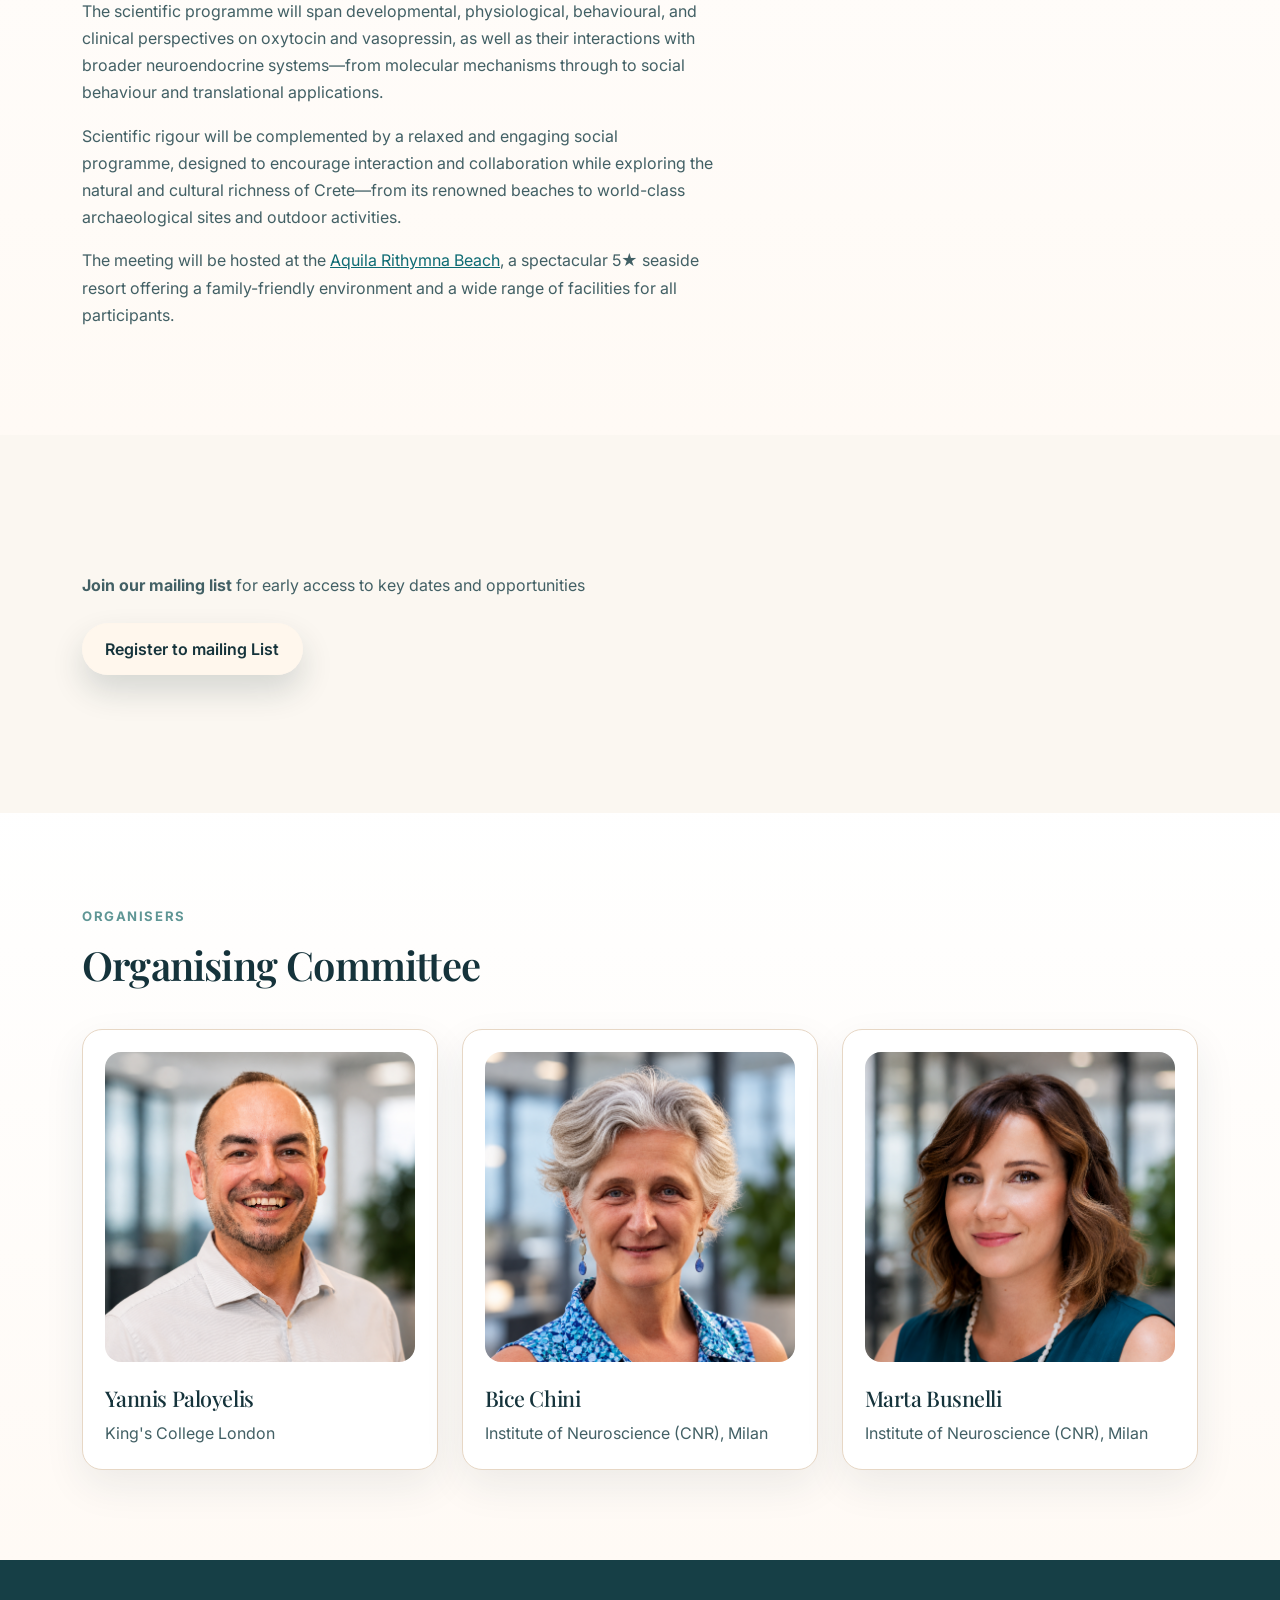
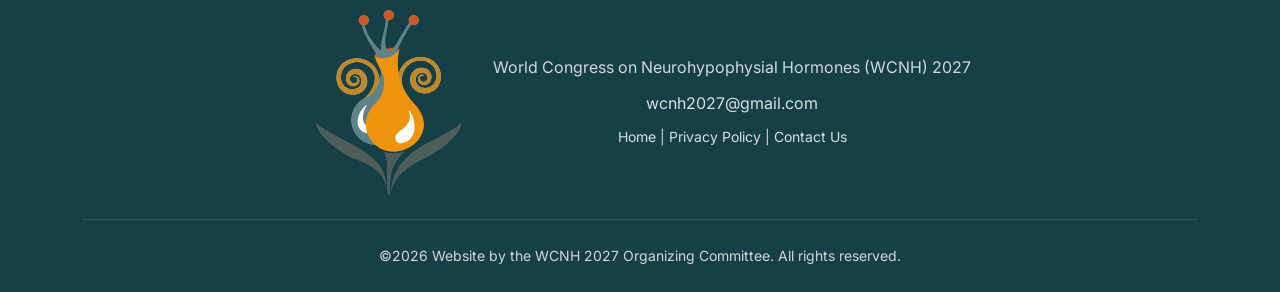
==== commit 9622343d: "added accommodation.html" ====
--- a/index.html
+++ b/index.html
@@ -112,7 +112,7 @@
                 <a class="meta-chip" href="registration.html"><i class="bi bi-door-open"></i> Registration details</a>
                 <a class="meta-chip" href="abstracts.html"><i class="bi bi-file-earmark-text"></i> Abstract submission guidelines</a>
                 <a class="meta-chip" href="programme.html"><i class="bi bi-calendar-event"></i> Scientific programme</a>
-                <span class="meta-chip"><i class="bi bi-geo-alt"></i> Travel and accommodation information</span>
+                <a class="meta-chip" href="accommodation.html"><i class="bi bi-geo-alt"></i> Travel and accommodation information</a>
               </div>
             </div>
           </div>
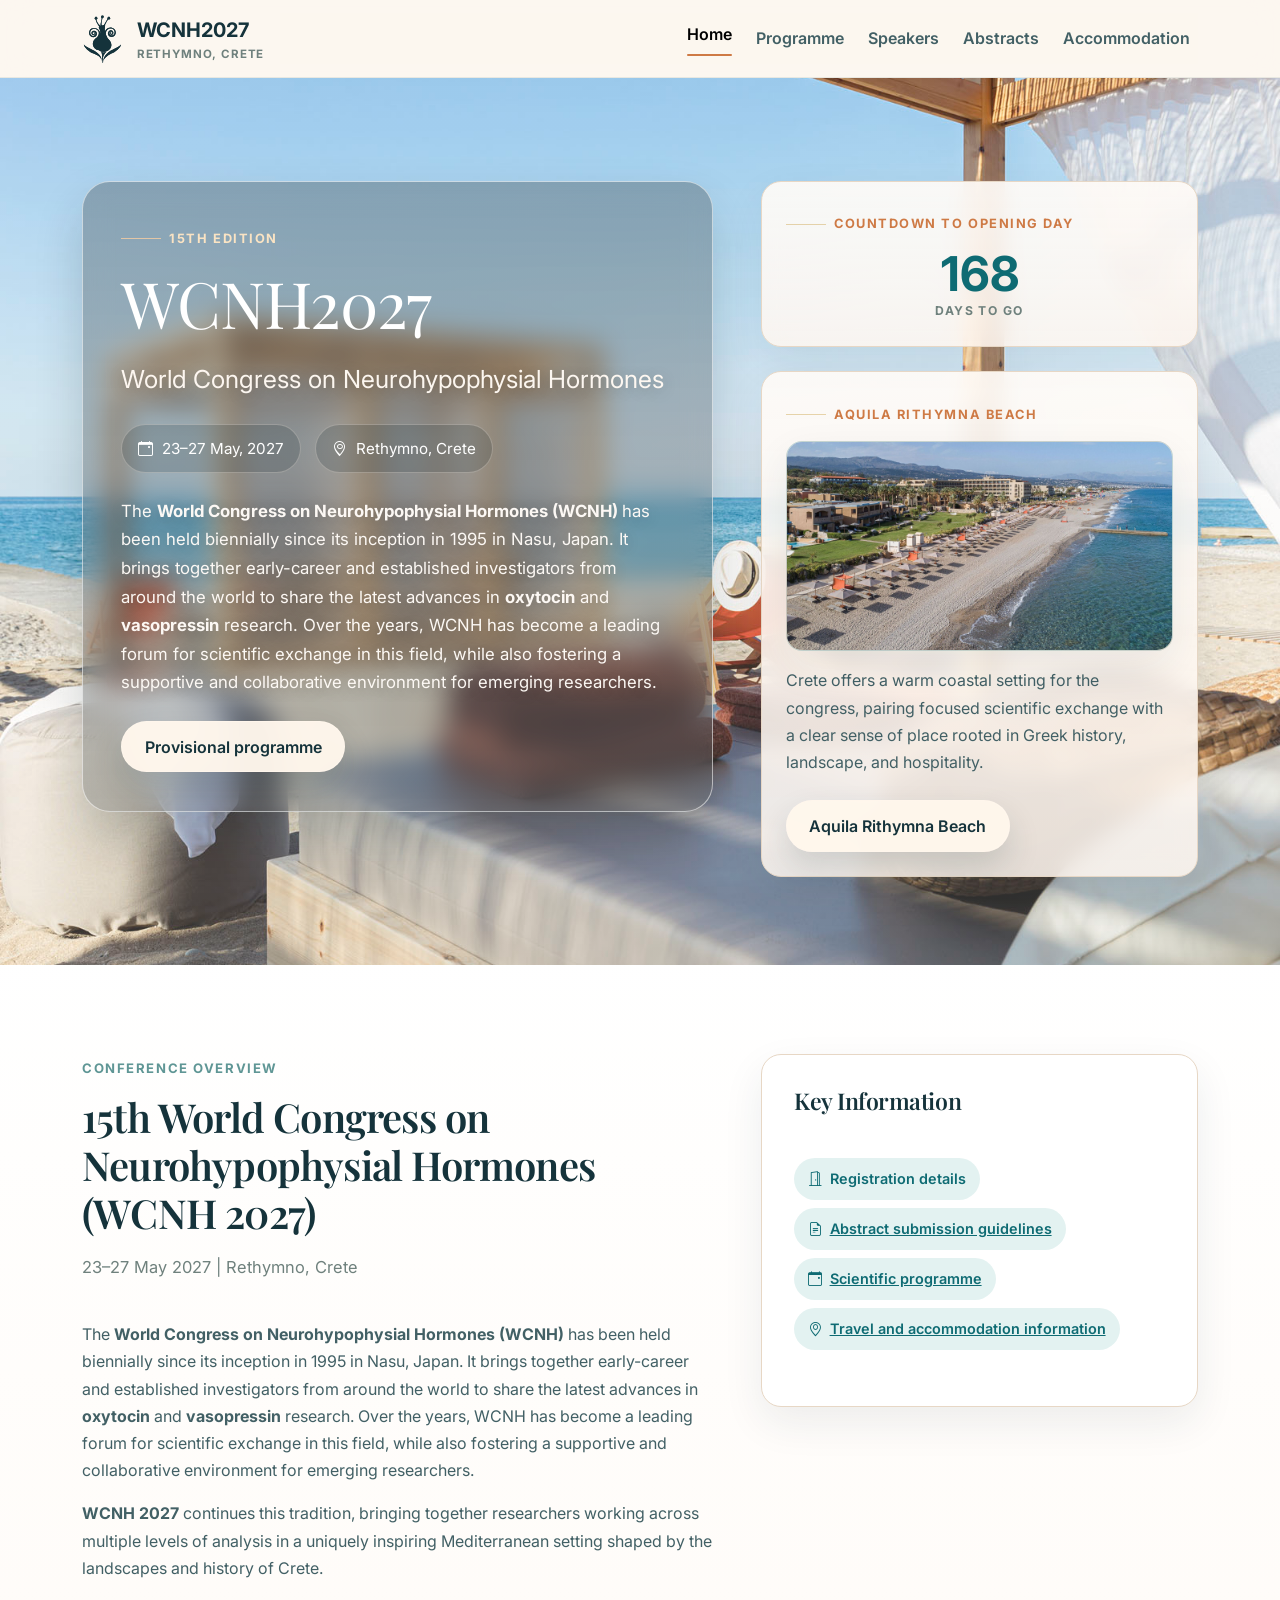
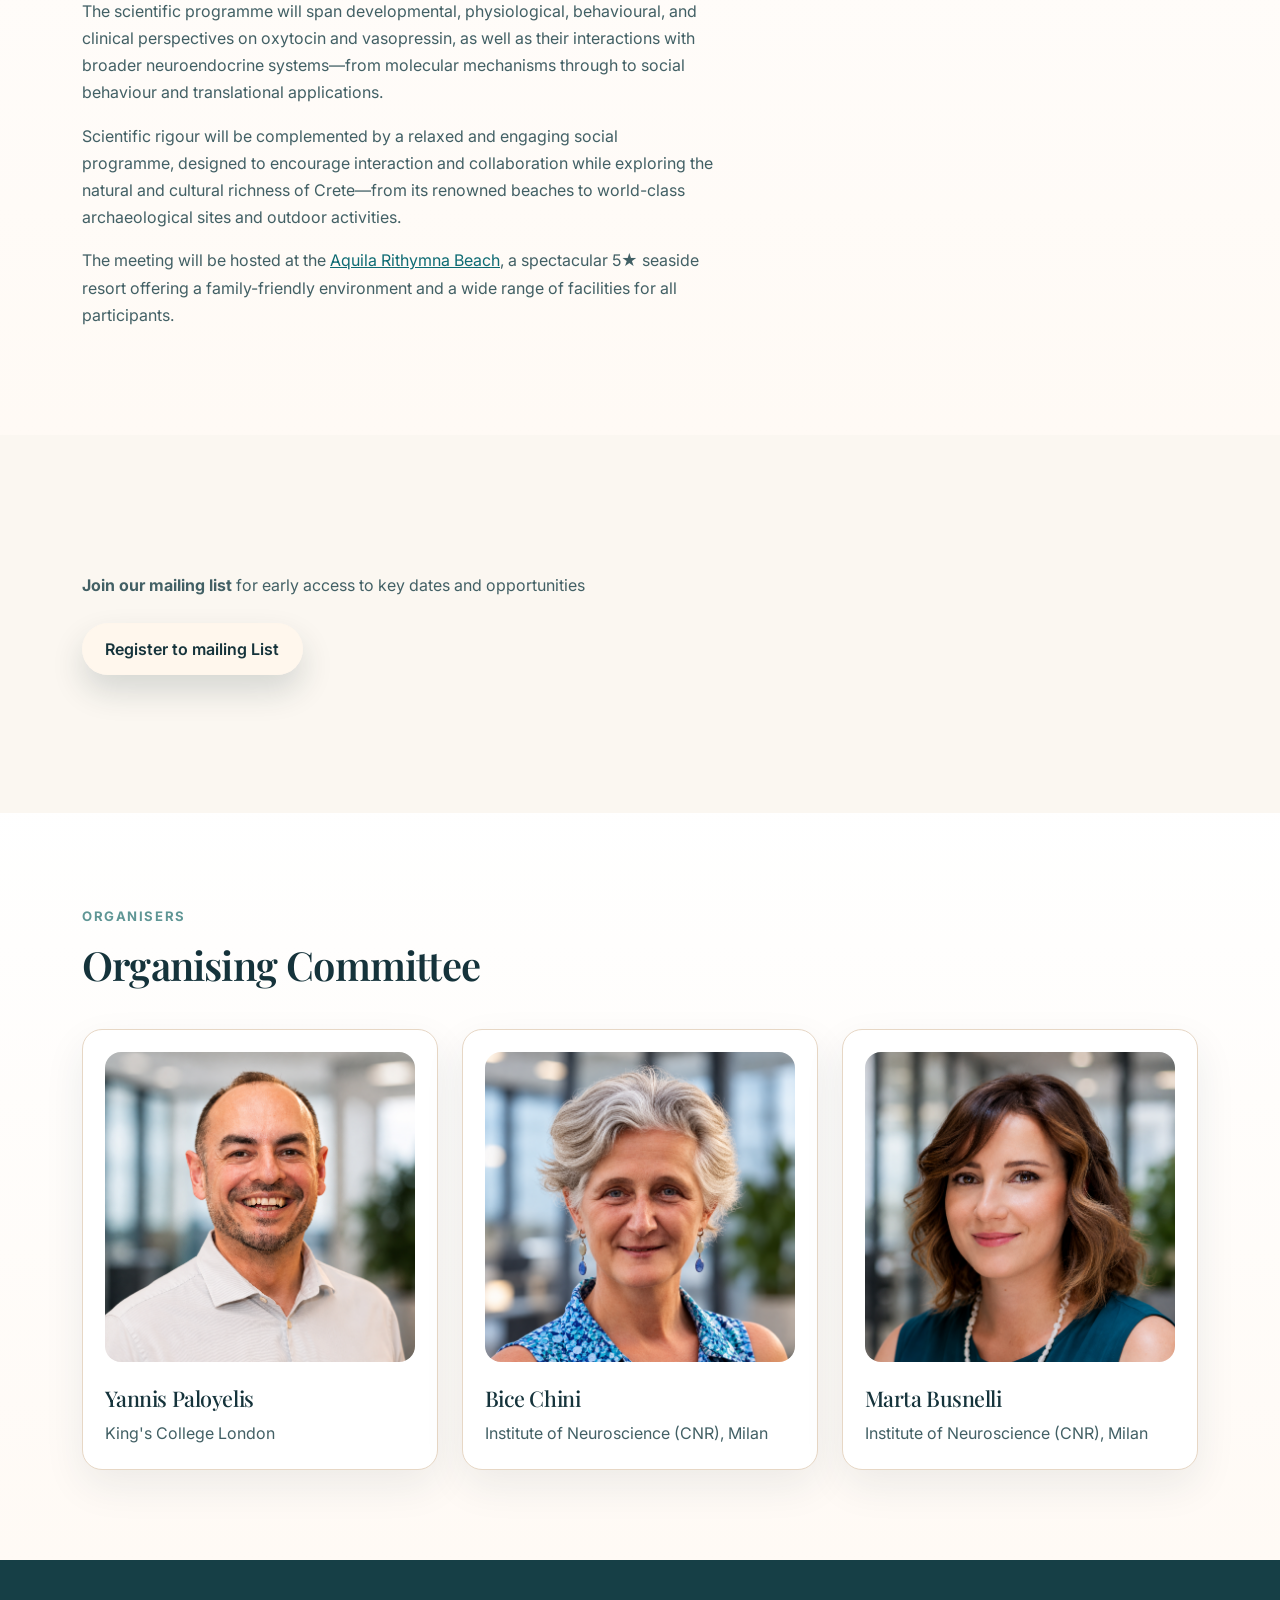
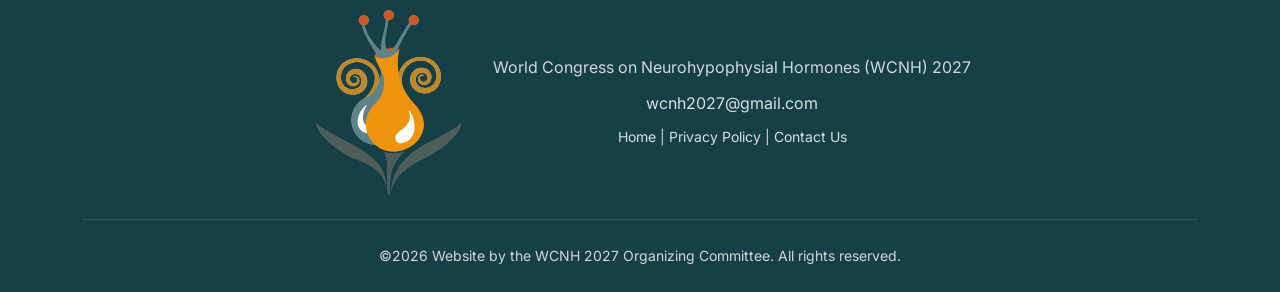
==== commit 16097d37: "intermediate version" ====
--- a/index.html
+++ b/index.html
@@ -109,7 +109,7 @@
 
               <h3 class="panel-title">Key Information</h3><br>
               <div class="mb-3">
-                <a class="meta-chip" href="registration.html"><i class="bi bi-door-open"></i> Registration details</a>
+                <span class="meta-chip"><i class="bi bi-door-open"></i> Registration details</span>
                 <a class="meta-chip" href="abstracts.html"><i class="bi bi-file-earmark-text"></i> Abstract submission guidelines</a>
                 <a class="meta-chip" href="programme.html"><i class="bi bi-calendar-event"></i> Scientific programme</a>
                 <a class="meta-chip" href="accommodation.html"><i class="bi bi-geo-alt"></i> Travel and accommodation information</a>
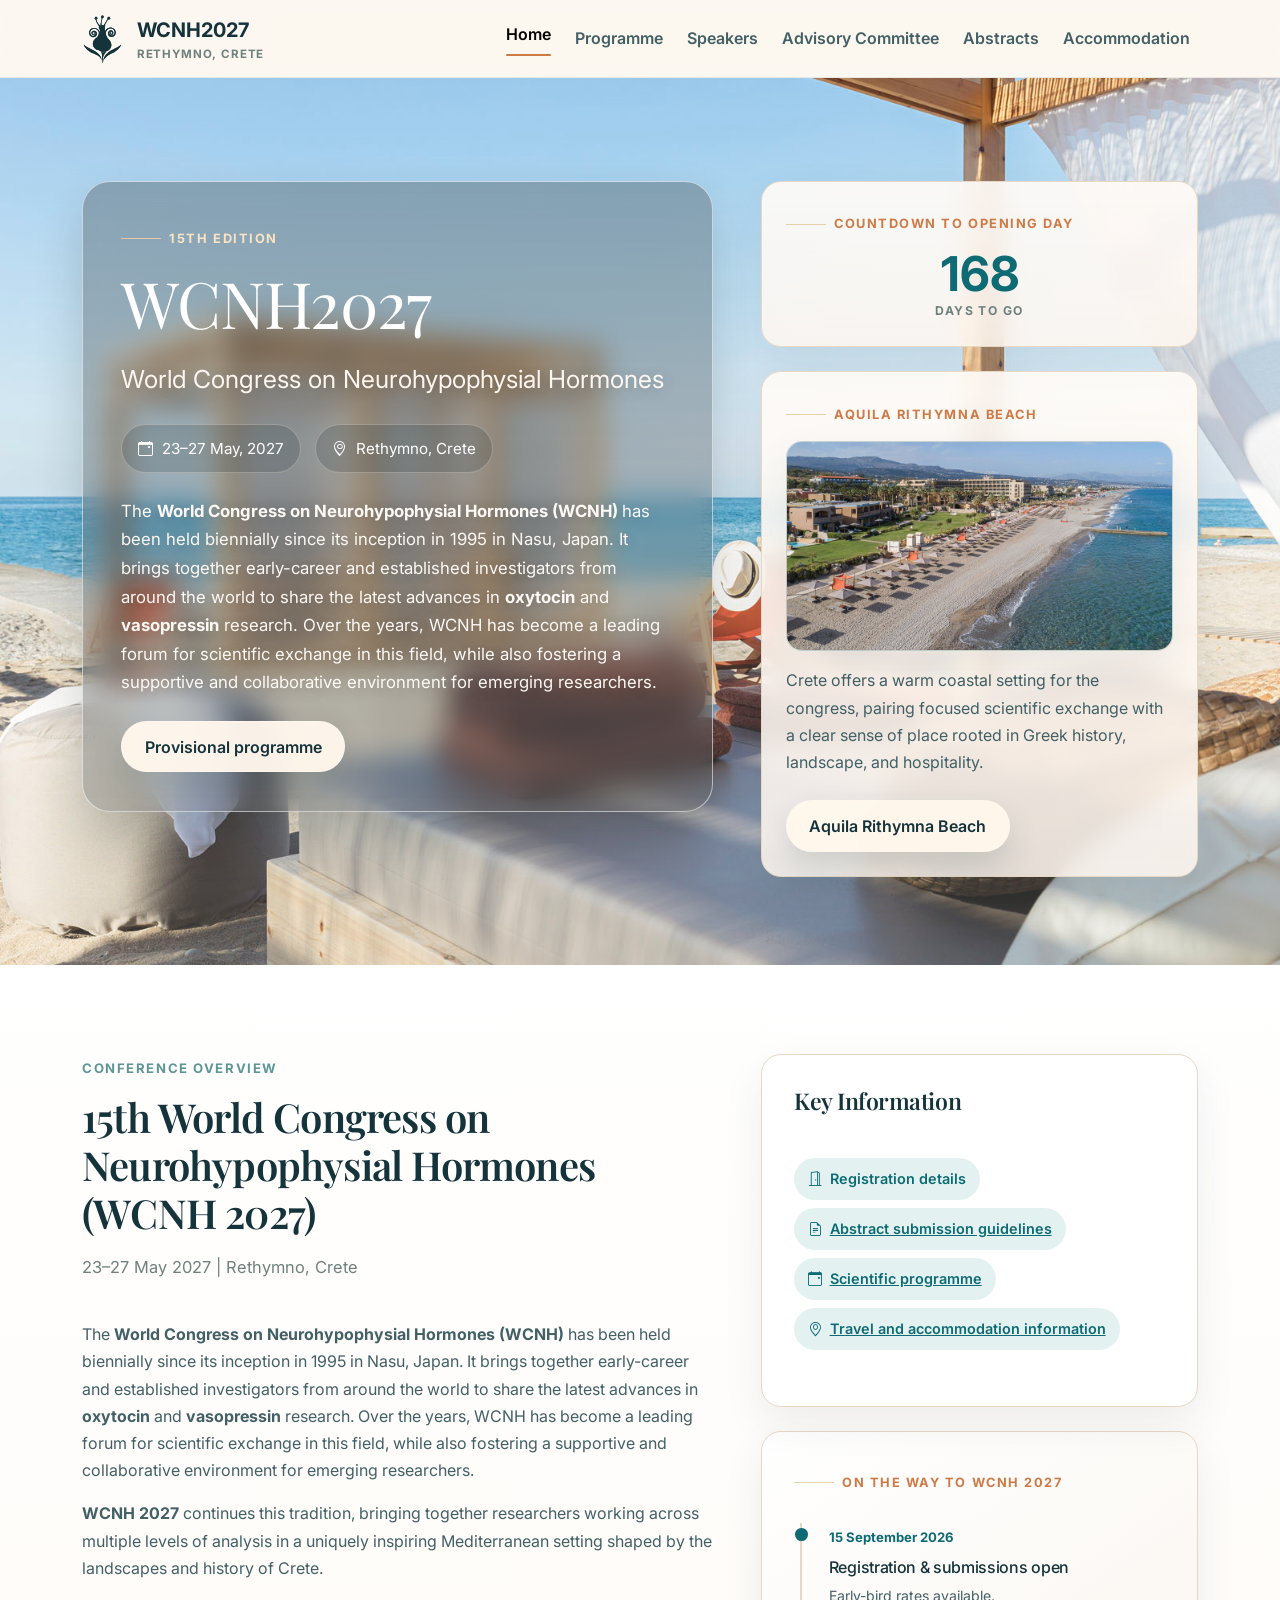
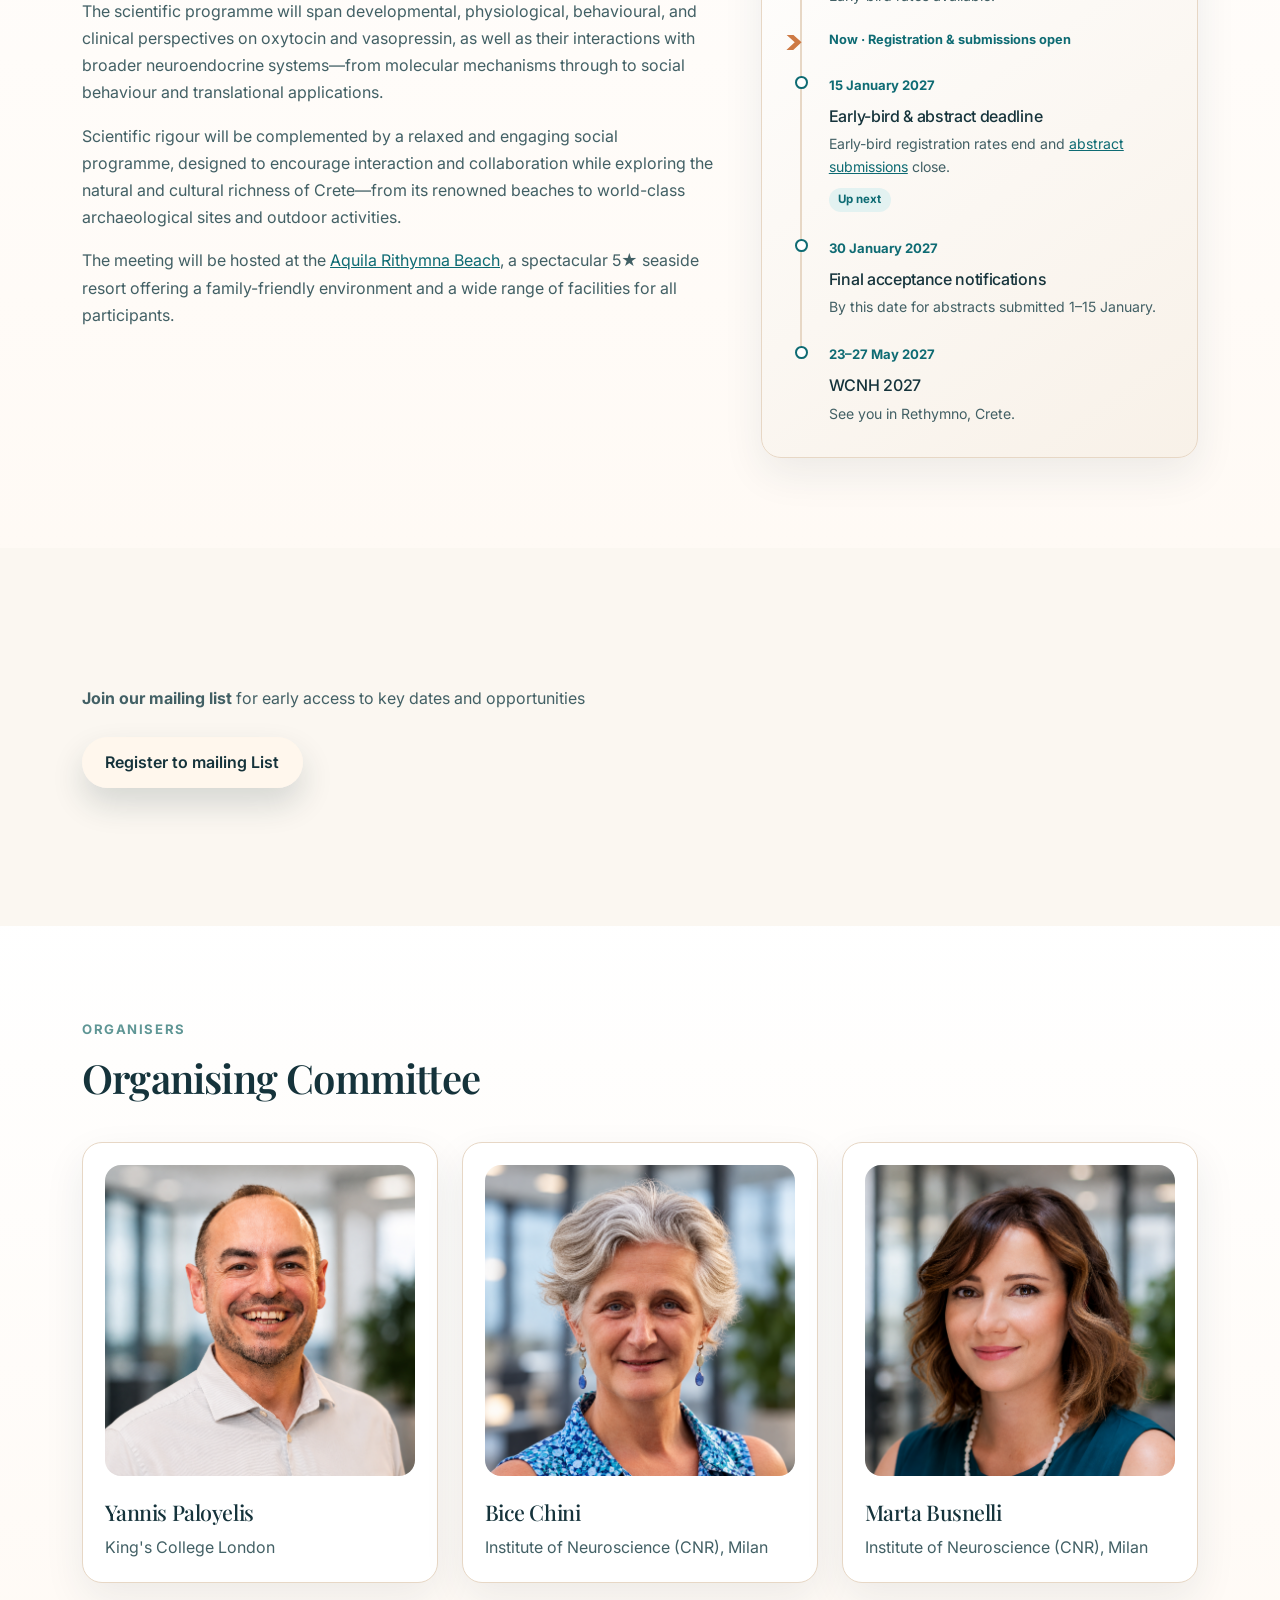
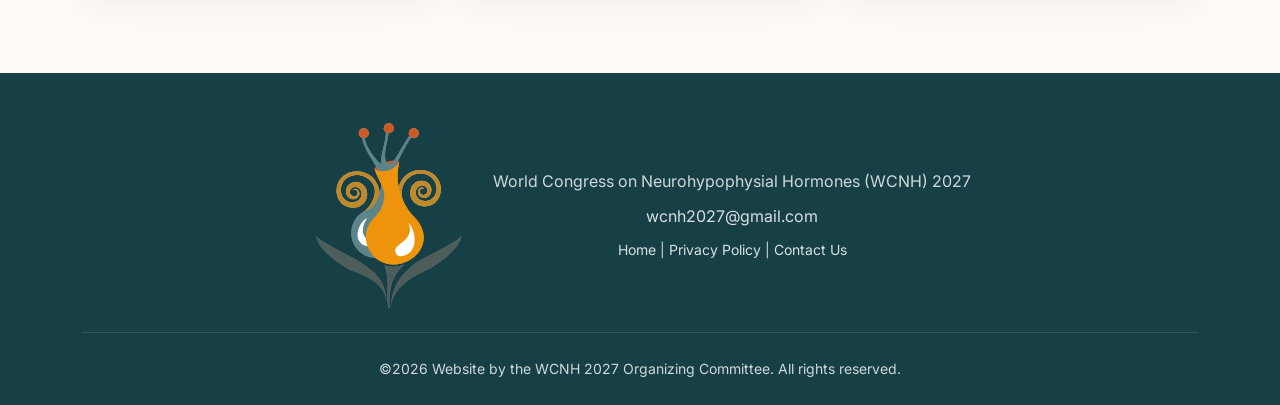
==== commit 89c21ed5: "add timeline to index page" ====
--- a/index.html
+++ b/index.html
@@ -11,6 +11,7 @@
   <link href="https://cdn.jsdelivr.net/npm/bootstrap@5.3.3/dist/css/bootstrap.min.css" rel="stylesheet">
   <link href="https://cdn.jsdelivr.net/npm/bootstrap-icons@1.11.3/font/bootstrap-icons.min.css" rel="stylesheet">
   <link rel="stylesheet" href="assets/css/style.css">
+  <link rel="stylesheet" href="assets/css/home.css">
 </head>
 <body>
   <a class="skip-link" href="#main-content">Skip to content</a>
@@ -115,6 +116,36 @@
                 <a class="meta-chip" href="accommodation.html"><i class="bi bi-geo-alt"></i> Travel and accommodation information</a>
               </div>
             </div>
+            <section class="content-panel key-dates-panel mt-4" aria-labelledby="home-dates-heading" data-key-dates>
+              <h3 id="home-dates-heading" class="eyebrow">On the way to WCNH 2027</h3>
+              <ol class="key-dates-list">
+                <li data-milestone-start="2026-09-15" data-milestone-end="2026-09-15" data-now-before="Registration &amp; submissions opening soon" data-now-during="Registration &amp; submissions open">
+                  <time datetime="2026-09-15">15 September 2026</time>
+                  <h4>Registration &amp; submissions open</h4>
+                  <p>Early-bird rates available.</p>
+                  <span class="key-dates-state" hidden></span>
+                </li>
+                <!-- Dates sourced from registration.html and abstracts.html. -->
+                <li data-milestone-start="2027-01-15" data-milestone-end="2027-01-15" data-now-before="Registration &amp; submissions open" data-now-during="Early-bird &amp; abstract deadline today">
+                  <time datetime="2027-01-15">15 January 2027</time>
+                  <h4>Early-bird &amp; abstract deadline</h4>
+                  <p>Early-bird registration rates end and <a href="abstracts.html">abstract submissions</a> close.</p>
+                  <span class="key-dates-state" hidden></span>
+                </li>
+                <li data-milestone-start="2027-01-30" data-milestone-end="2027-01-30" data-now-before="Awaiting final acceptance notifications" data-now-during="Final acceptance notifications due today">
+                  <time datetime="2027-01-30">30 January 2027</time>
+                  <h4>Final acceptance notifications</h4>
+                  <p>By this date for abstracts submitted 1–15 January.</p>
+                  <span class="key-dates-state" hidden></span>
+                </li>
+                <li data-milestone-start="2027-05-23" data-milestone-end="2027-05-27" data-now-before="Preparing for Crete" data-now-during="WCNH 2027 is underway">
+                  <span class="key-dates-date"><time datetime="2027-05-23">23</time>–<time datetime="2027-05-27">27 May 2027</time></span>
+                  <h4>WCNH 2027</h4>
+                  <p>See you in Rethymno, Crete.</p>
+                  <span class="key-dates-state" hidden></span>
+                </li>
+              </ol>
+            </section>
           </div>
         </div>
       </div>
@@ -279,6 +310,7 @@
 
 <script src="https://cdn.jsdelivr.net/npm/bootstrap@5.3.3/dist/js/bootstrap.bundle.min.js"></script>
   <script src="assets/js/main.js"></script>
+  <script src="assets/js/home.js"></script>
 
   <!-- MailerLite Universal -->
 <script>
--- a/assets/css/style.css
+++ b/assets/css/style.css
@@ -421,11 +421,13 @@
   backdrop-filter: blur(10px);
 }
 
-.hero-panel .eyebrow {
+.hero-panel .eyebrow,
+.content-panel .eyebrow {
   color: var(--color-accent);
 }
 
-.hero-panel .eyebrow::before {
+.hero-panel .eyebrow::before,
+.content-panel .eyebrow::before {
   background: rgba(205, 164, 77, 0.45);
 }
 
--- a/assets/css/home.css
+++ b/assets/css/home.css
@@ -0,0 +1,104 @@
+.key-dates-panel {
+  background: linear-gradient(145deg, var(--color-surface), var(--color-surface-alt));
+}
+
+.key-dates-panel .eyebrow {
+  font-family: var(--font-body);
+}
+
+.key-dates-list {
+  margin: 1rem 0 0;
+  padding: 0;
+  list-style: none;
+}
+
+.key-dates-list li {
+  position: relative;
+  margin-left: 0.4rem;
+  padding: 0 0 1.35rem 1.65rem;
+  border-left: 2px solid var(--color-border);
+}
+
+.key-dates-list li:last-child {
+  padding-bottom: 0;
+  border-color: transparent;
+}
+
+/* Carry the line through the final item's top inset to meet its dot. */
+.key-dates-list li:last-child::after {
+  position: absolute;
+  top: 0;
+  left: -2px;
+  width: 2px;
+  height: 0.35rem;
+  background: var(--color-border);
+  content: "";
+}
+
+.key-dates-list li::before {
+  position: absolute;
+  top: 0.35rem;
+  left: -0.45rem;
+  width: 0.8rem;
+  height: 0.8rem;
+  border: 2px solid var(--color-primary);
+  border-radius: 50%;
+  background: var(--color-surface);
+  content: "";
+}
+
+.key-dates-list li.is-past::before {
+  background: var(--color-primary);
+}
+
+.key-dates-list .key-dates-now {
+  padding-bottom: 1.25rem;
+  color: var(--color-primary);
+  font-size: 0.8rem;
+  font-weight: 700;
+}
+
+.key-dates-list .key-dates-now::before {
+  left: -1rem;
+  width: 0.95rem;
+  height: 0.95rem;
+  border: 0;
+  border-radius: 0;
+  background: var(--color-accent);
+  clip-path: polygon(0 0, 45% 0, 100% 50%, 45% 100%, 0 100%, 55% 50%);
+}
+
+.key-dates-list time,
+.key-dates-date {
+  color: var(--color-primary);
+  font-size: 0.82rem;
+  font-weight: 700;
+}
+
+.key-dates-list h4 {
+  margin: 0.35rem 0;
+  font-family: var(--font-body);
+  font-size: 1rem;
+  line-height: 1.5;
+}
+
+.key-dates-list p {
+  margin: 0;
+  font-size: 0.88rem;
+  line-height: 1.6;
+}
+
+.key-dates-state {
+  display: inline-block;
+  margin-top: 0.6rem;
+  padding: 0.15rem 0.6rem;
+  border-radius: 999px;
+  background: var(--color-primary-soft);
+  color: var(--color-primary);
+  font-size: 0.72rem;
+  font-weight: 700;
+}
+
+.key-dates-state[hidden] {
+  display: none;
+}
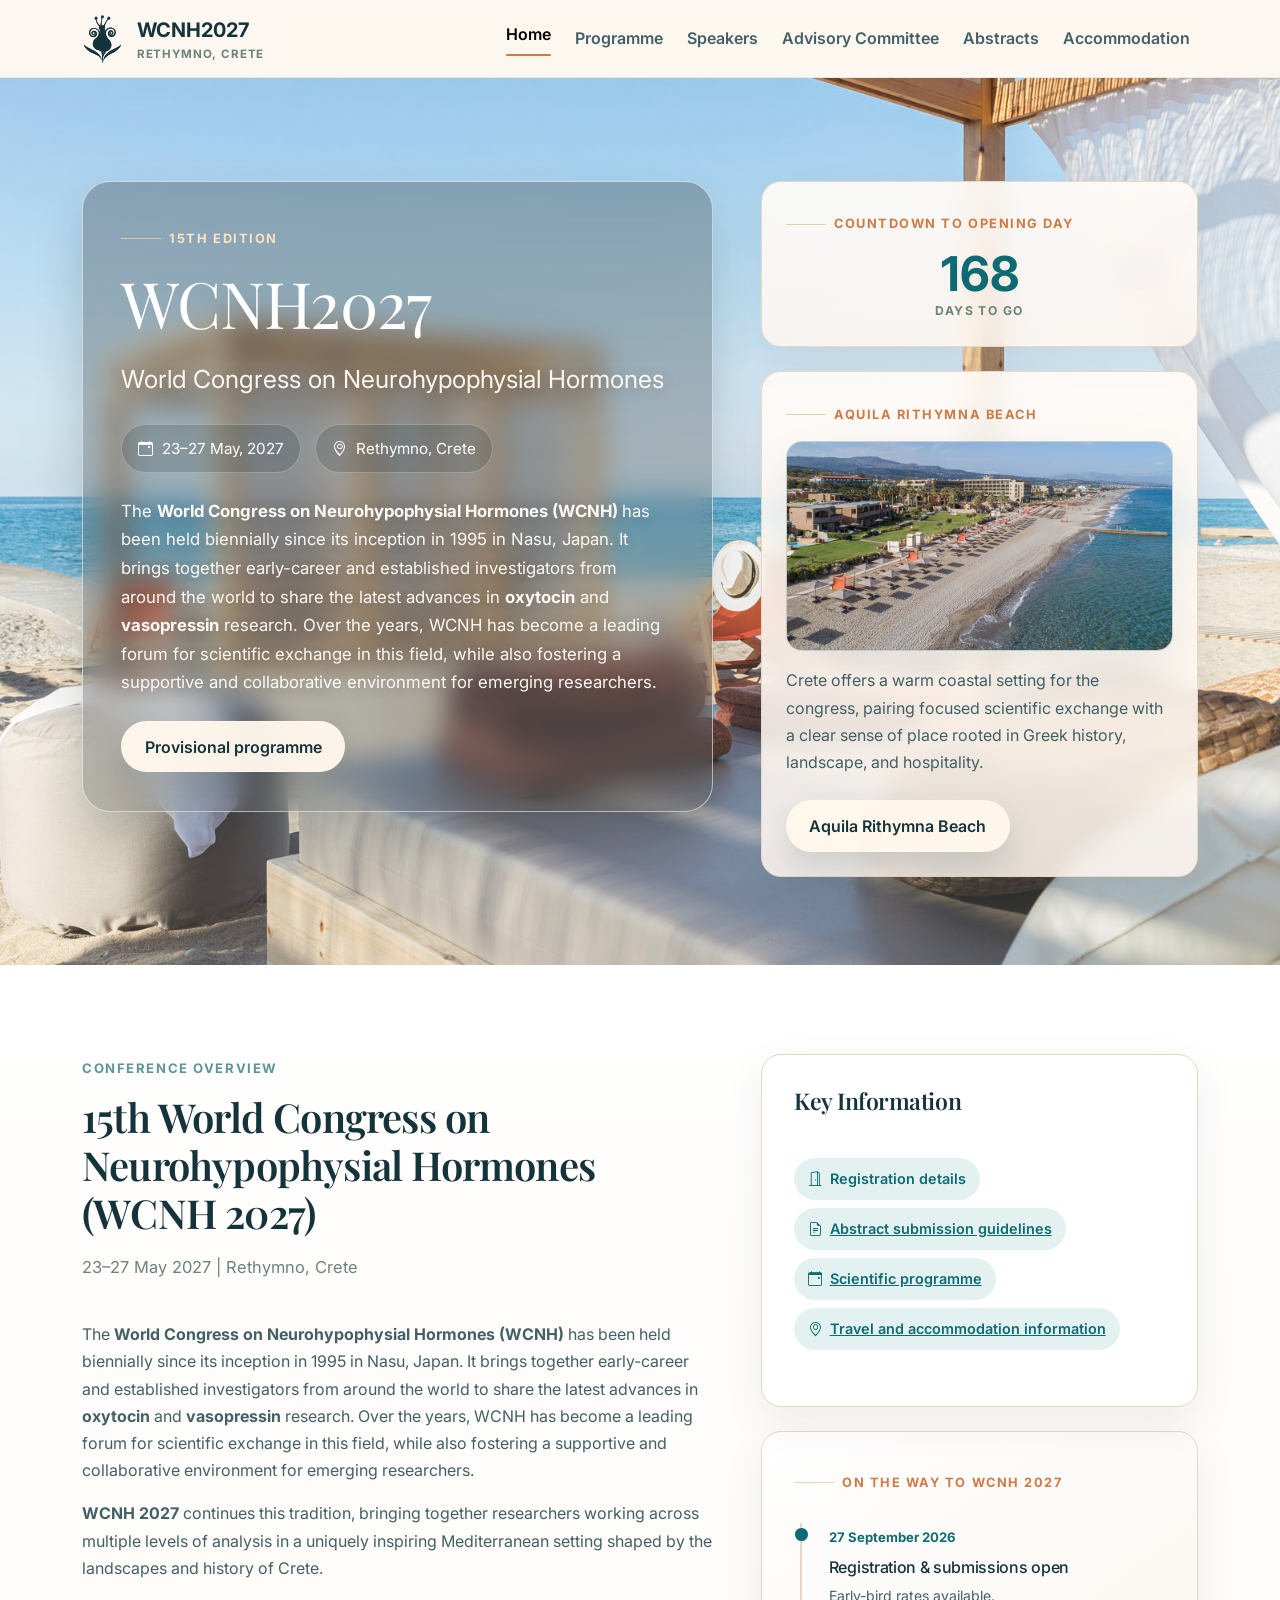
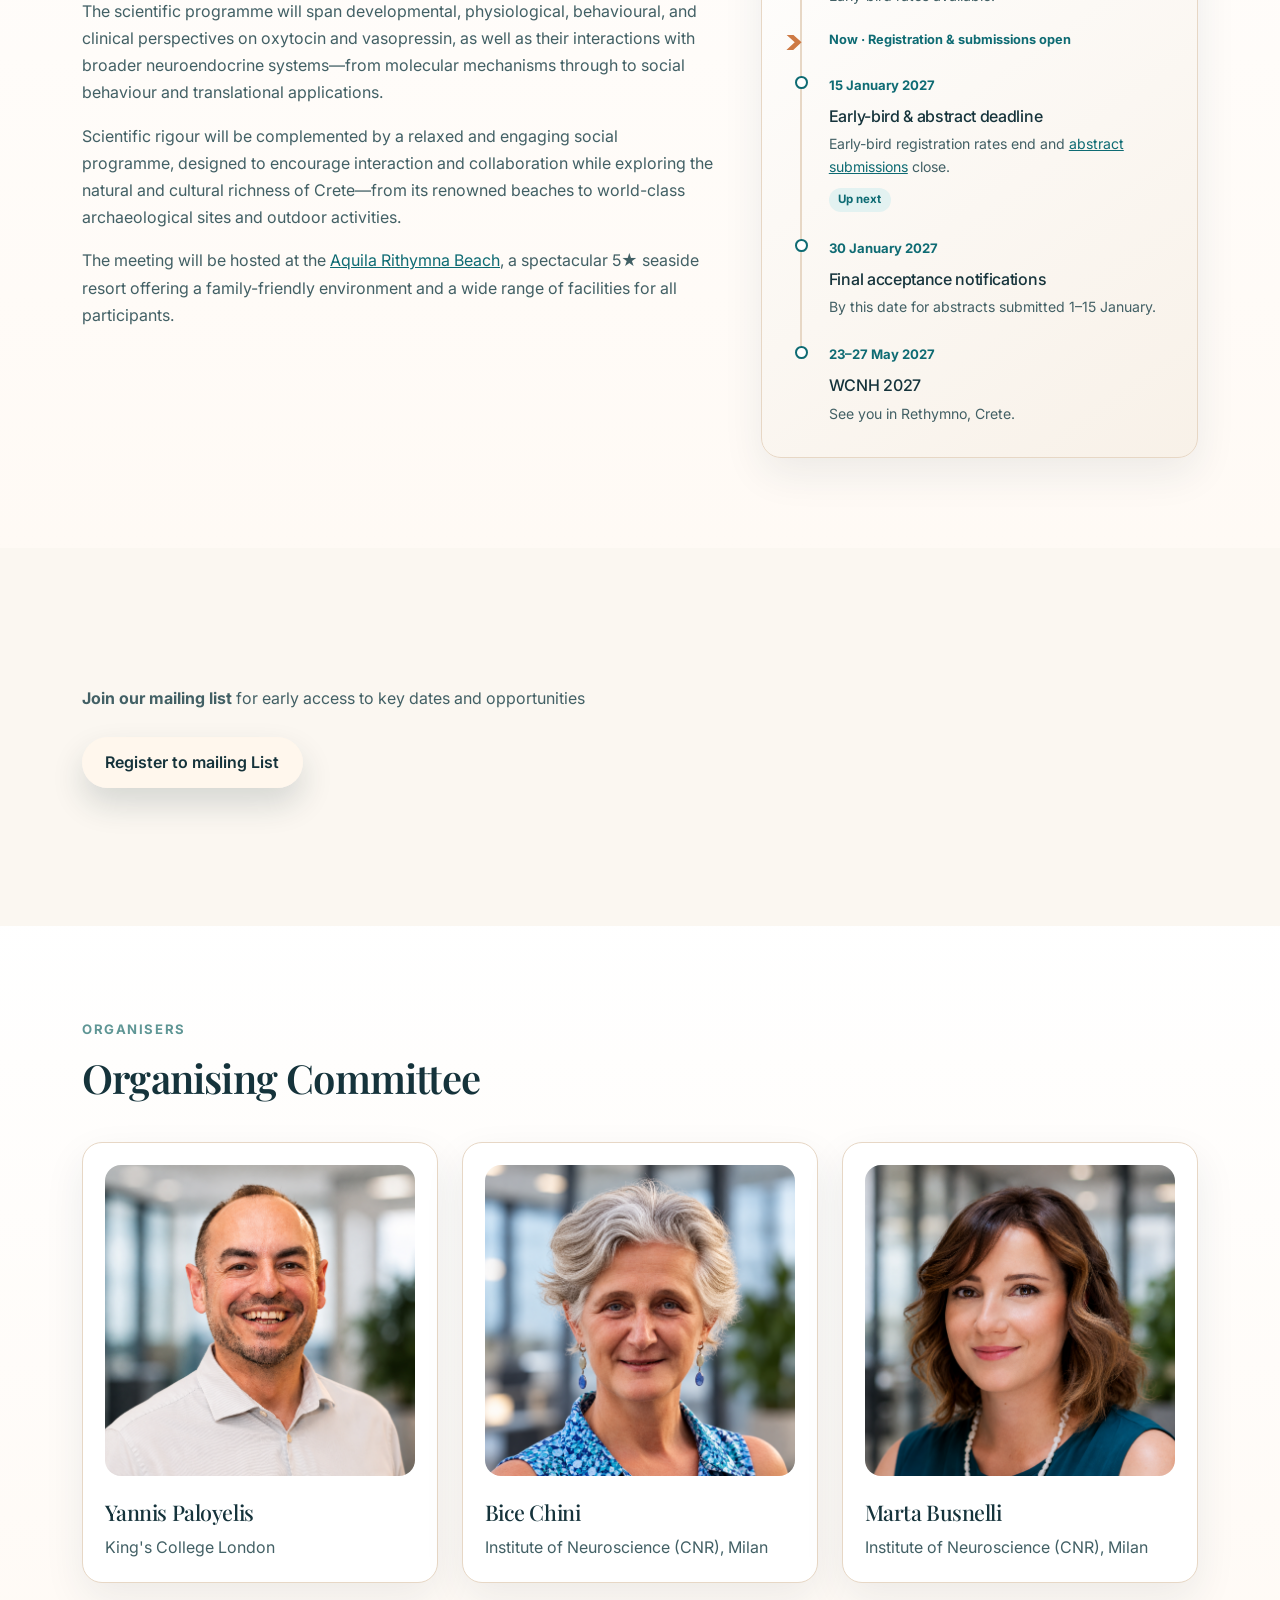
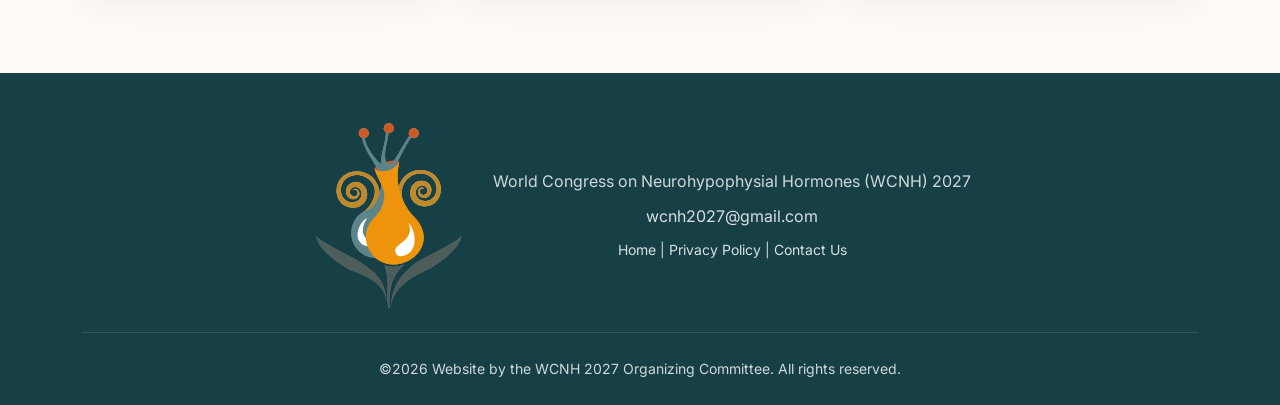
==== commit 50d0a4a6: "update reg date" ====
--- a/index.html
+++ b/index.html
@@ -119,8 +119,8 @@
             <section class="content-panel key-dates-panel mt-4" aria-labelledby="home-dates-heading" data-key-dates>
               <h3 id="home-dates-heading" class="eyebrow">On the way to WCNH 2027</h3>
               <ol class="key-dates-list">
-                <li data-milestone-start="2026-09-15" data-milestone-end="2026-09-15" data-now-before="Registration &amp; submissions opening soon" data-now-during="Registration &amp; submissions open">
-                  <time datetime="2026-09-15">15 September 2026</time>
+                <li data-milestone-start="2026-09-27" data-milestone-end="2026-09-27" data-now-before="Registration &amp; submissions opening soon" data-now-during="Registration &amp; submissions open">
+                  <time datetime="2026-09-27">27 September 2026</time>
                   <h4>Registration &amp; submissions open</h4>
                   <p>Early-bird rates available.</p>
                   <span class="key-dates-state" hidden></span>
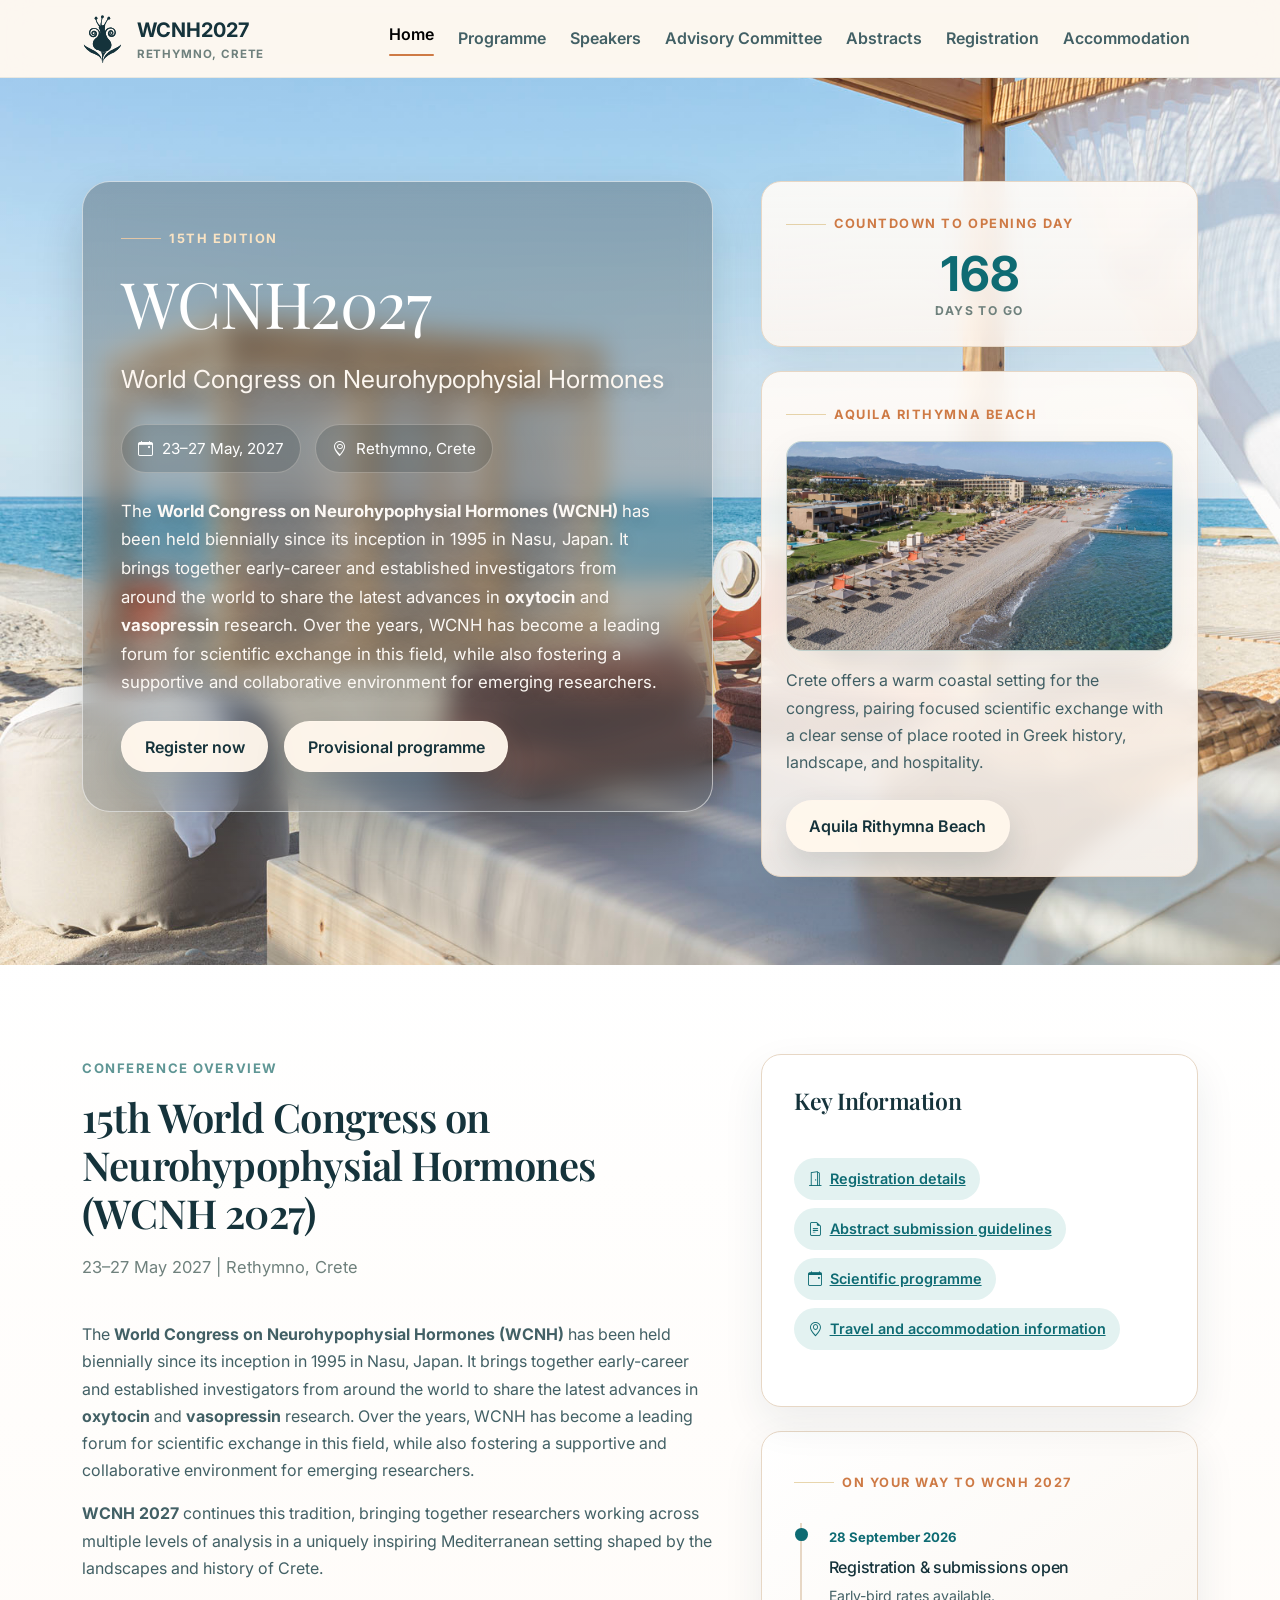
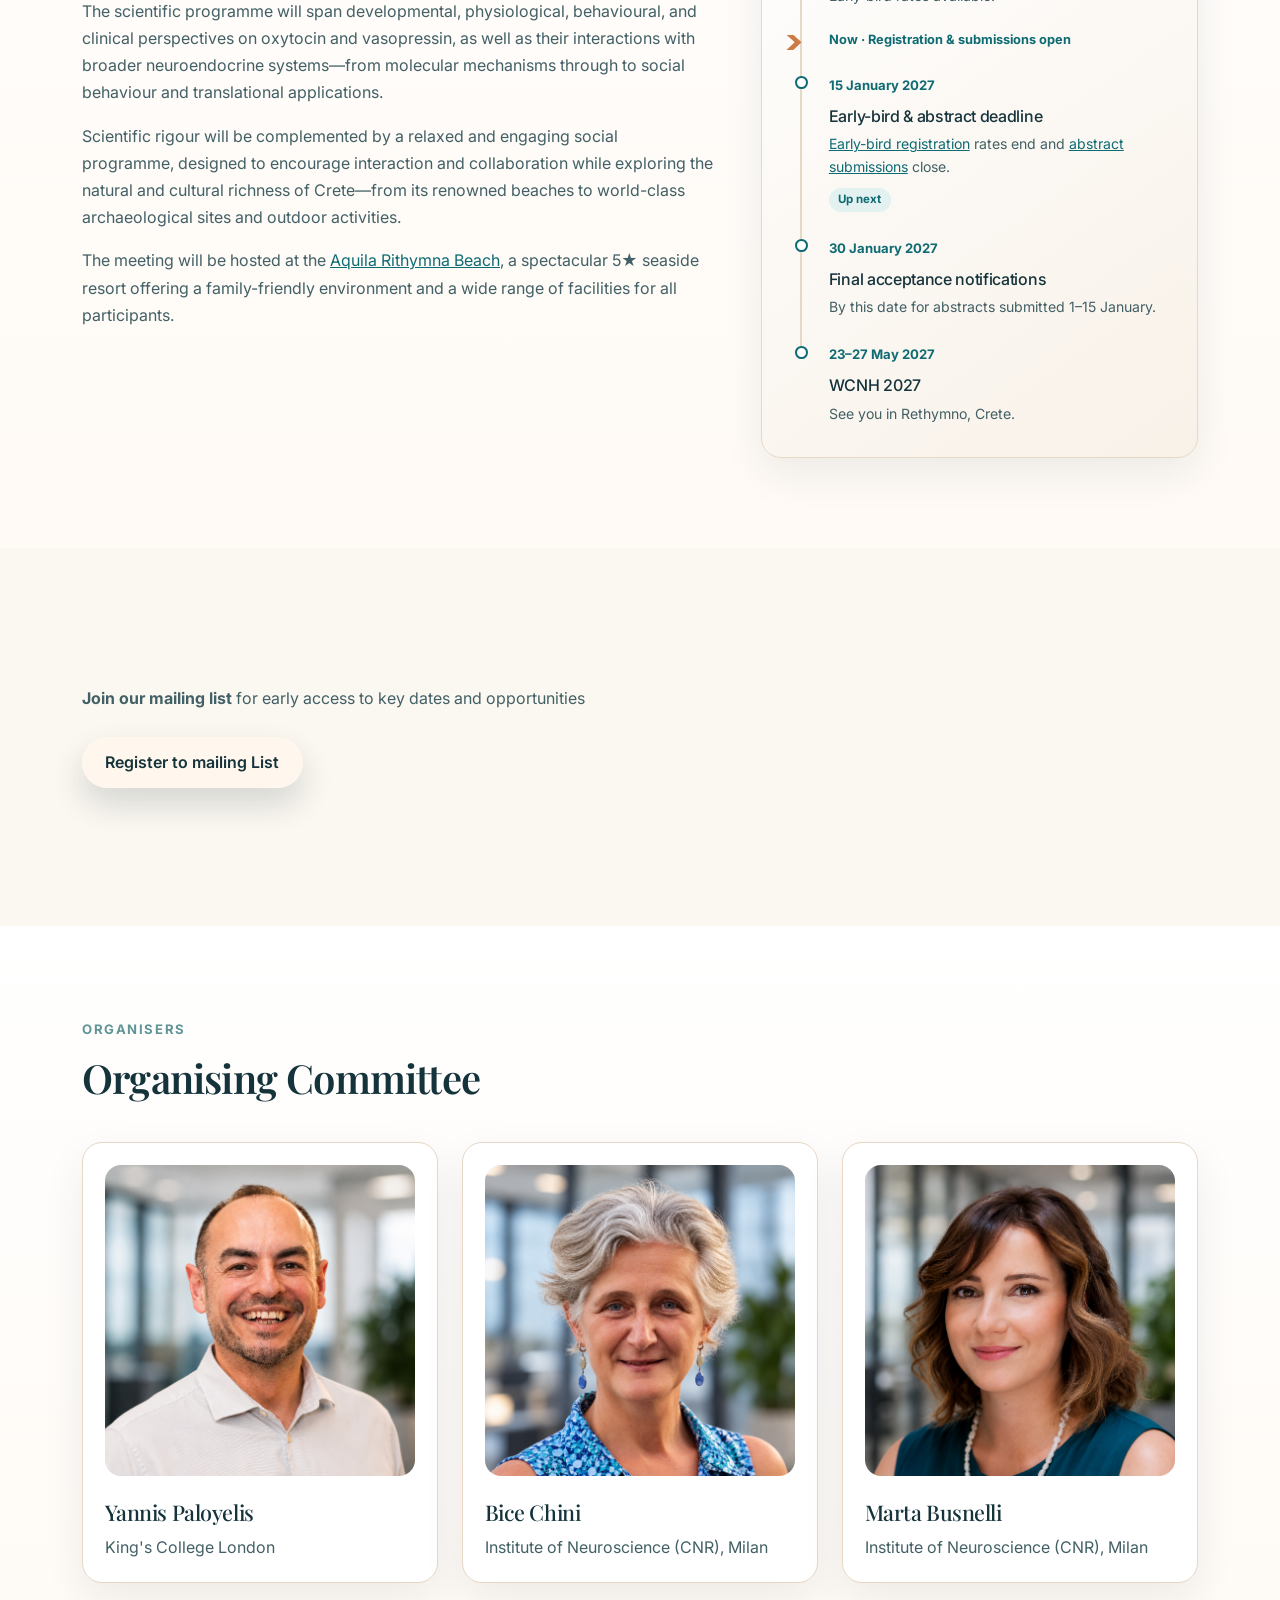
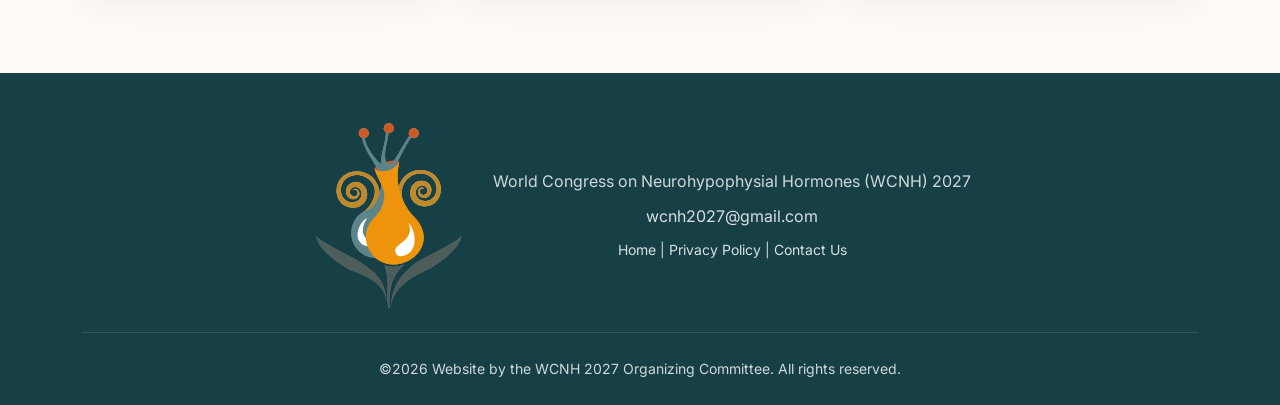
==== commit c6443285: "registration complete" ====
--- a/index.html
+++ b/index.html
@@ -35,6 +35,7 @@
                 It brings together early-career and established investigators from around the world to share the latest advances in <strong>oxytocin</strong> and <strong>vasopressin</strong> research. Over the years, WCNH has become a leading forum for scientific exchange in this field, while also fostering a supportive and collaborative environment for emerging researchers.
               </p>
               <div class="d-flex flex-wrap gap-3 mt-4">
+                <a class="btn btn-light" href="registration.html">Register now</a>
                 <a class="btn btn-light" href="programme.html" >Provisional programme</a>
                 <!-- <a class="btn btn-outline-light" href="#dates">View Important Dates</a> -->
               </div>
@@ -110,17 +111,17 @@
 
               <h3 class="panel-title">Key Information</h3><br>
               <div class="mb-3">
-                <span class="meta-chip"><i class="bi bi-door-open"></i> Registration details</span>
+                <a class="meta-chip" href="registration.html"><i class="bi bi-door-open"></i> Registration details</a>
                 <a class="meta-chip" href="abstracts.html"><i class="bi bi-file-earmark-text"></i> Abstract submission guidelines</a>
                 <a class="meta-chip" href="programme.html"><i class="bi bi-calendar-event"></i> Scientific programme</a>
                 <a class="meta-chip" href="accommodation.html"><i class="bi bi-geo-alt"></i> Travel and accommodation information</a>
               </div>
             </div>
             <section class="content-panel key-dates-panel mt-4" aria-labelledby="home-dates-heading" data-key-dates>
-              <h3 id="home-dates-heading" class="eyebrow">On the way to WCNH 2027</h3>
+              <h3 id="home-dates-heading" class="eyebrow">On your way to WCNH 2027</h3>
               <ol class="key-dates-list">
                 <li data-milestone-start="2026-09-27" data-milestone-end="2026-09-27" data-now-before="Registration &amp; submissions opening soon" data-now-during="Registration &amp; submissions open">
-                  <time datetime="2026-09-27">27 September 2026</time>
+                  <time datetime="2026-09-27">28 September 2026</time>
                   <h4>Registration &amp; submissions open</h4>
                   <p>Early-bird rates available.</p>
                   <span class="key-dates-state" hidden></span>
@@ -129,7 +130,7 @@
                 <li data-milestone-start="2027-01-15" data-milestone-end="2027-01-15" data-now-before="Registration &amp; submissions open" data-now-during="Early-bird &amp; abstract deadline today">
                   <time datetime="2027-01-15">15 January 2027</time>
                   <h4>Early-bird &amp; abstract deadline</h4>
-                  <p>Early-bird registration rates end and <a href="abstracts.html">abstract submissions</a> close.</p>
+                  <p><a href="registration.html">Early-bird registration</a> rates end and <a href="abstracts.html">abstract submissions</a> close.</p>
                   <span class="key-dates-state" hidden></span>
                 </li>
                 <li data-milestone-start="2027-01-30" data-milestone-end="2027-01-30" data-now-before="Awaiting final acceptance notifications" data-now-during="Final acceptance notifications due today">
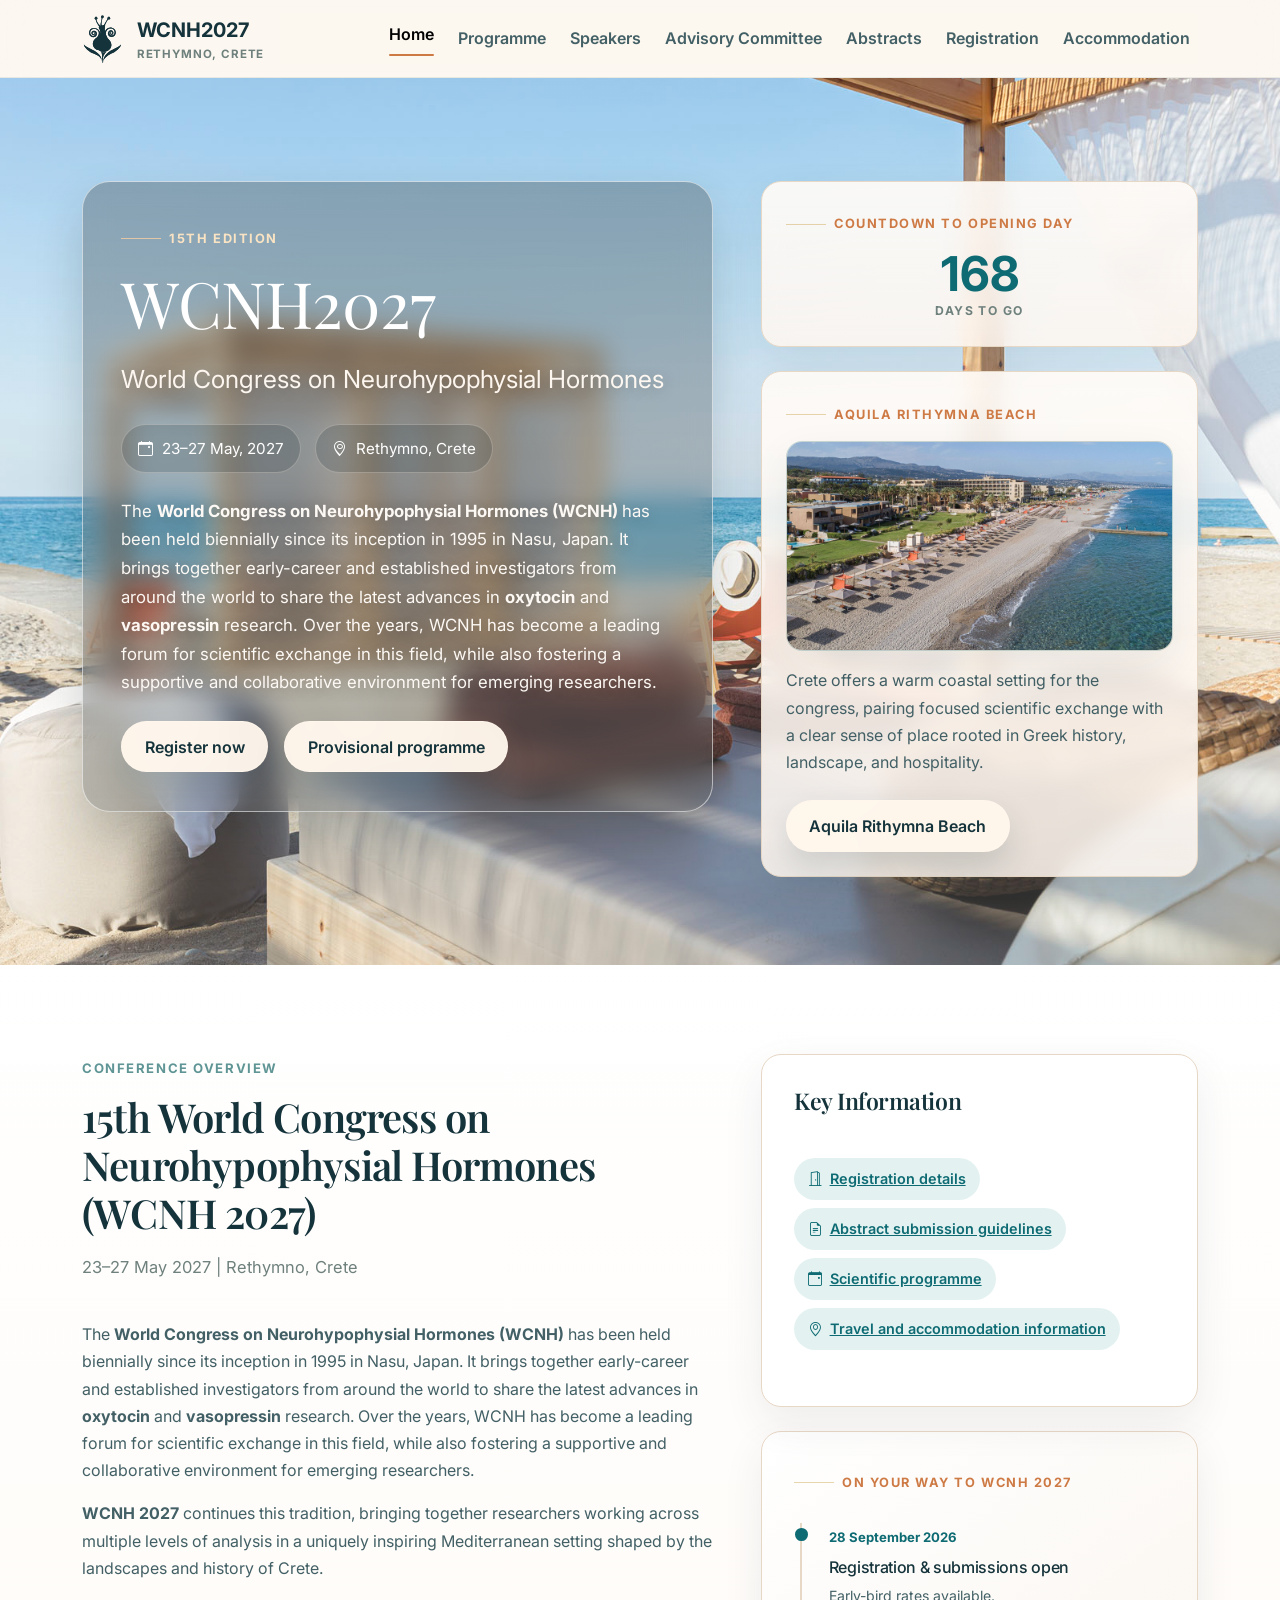
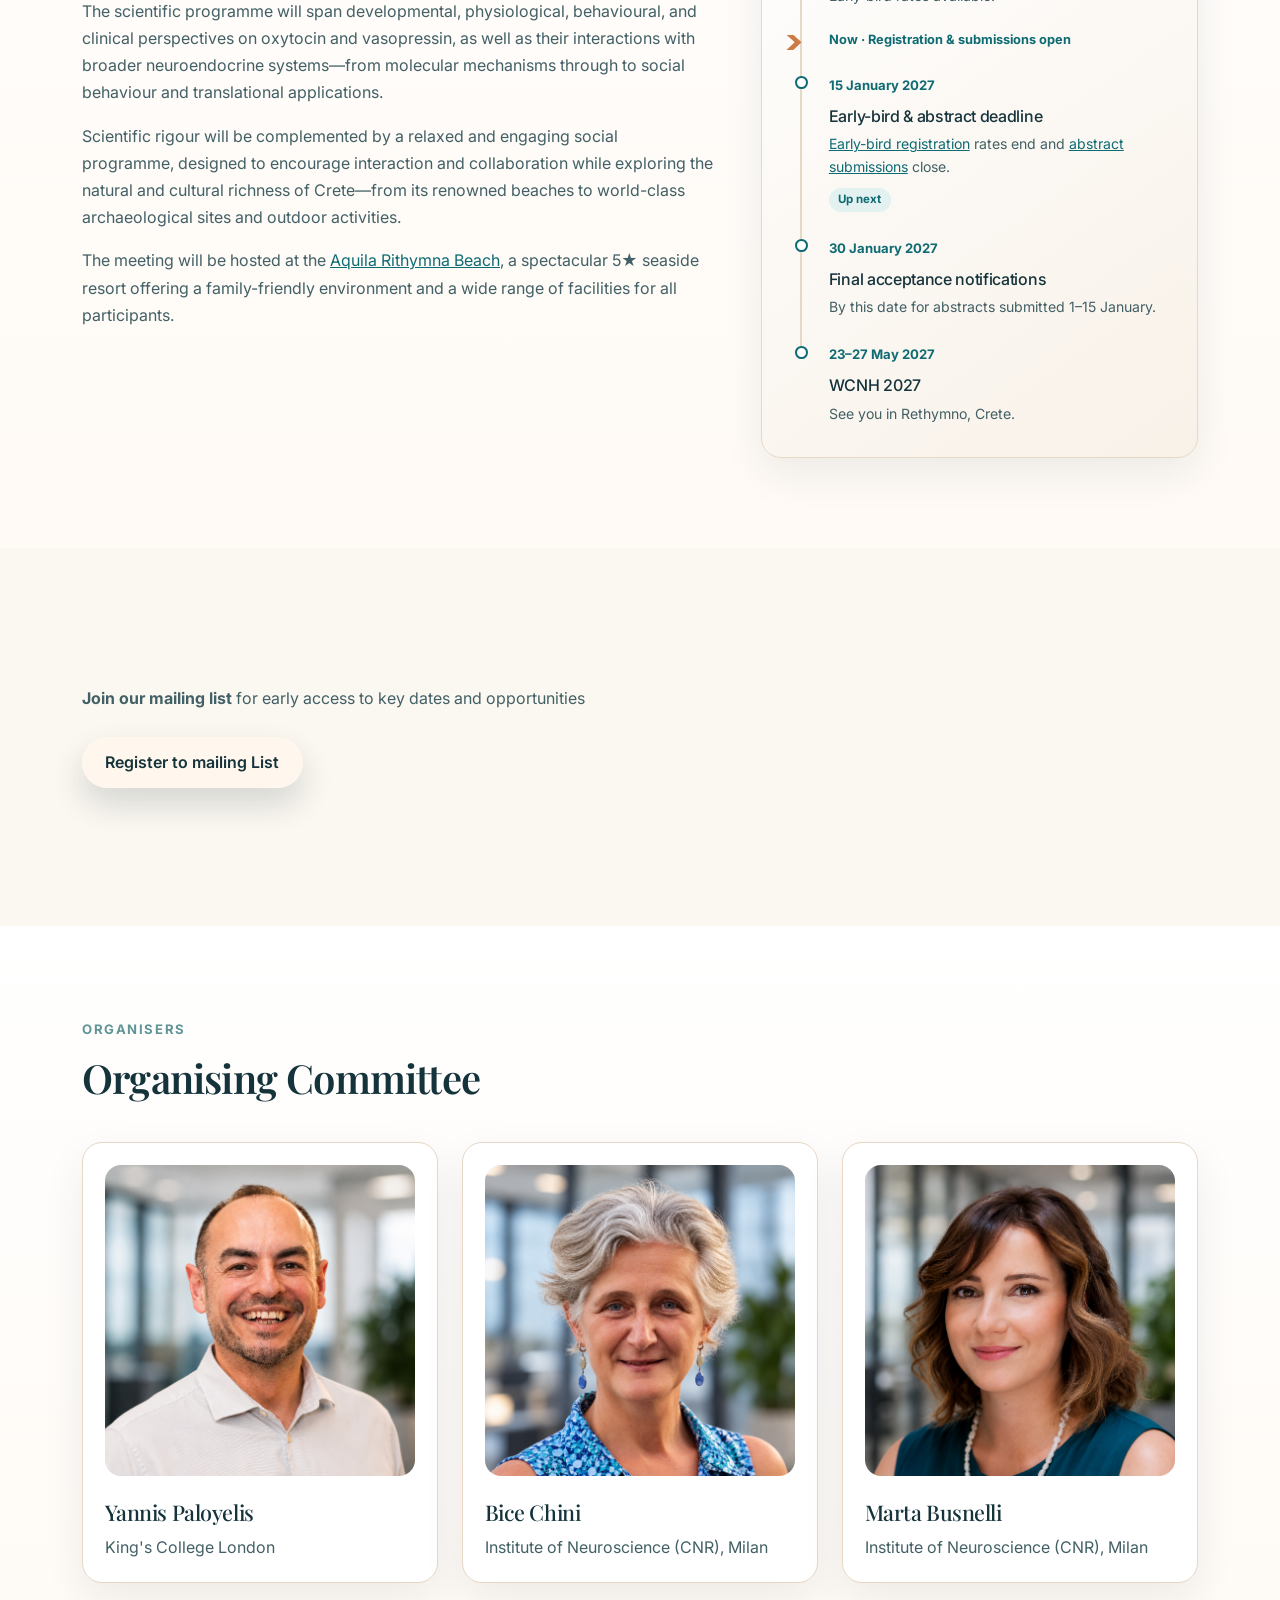
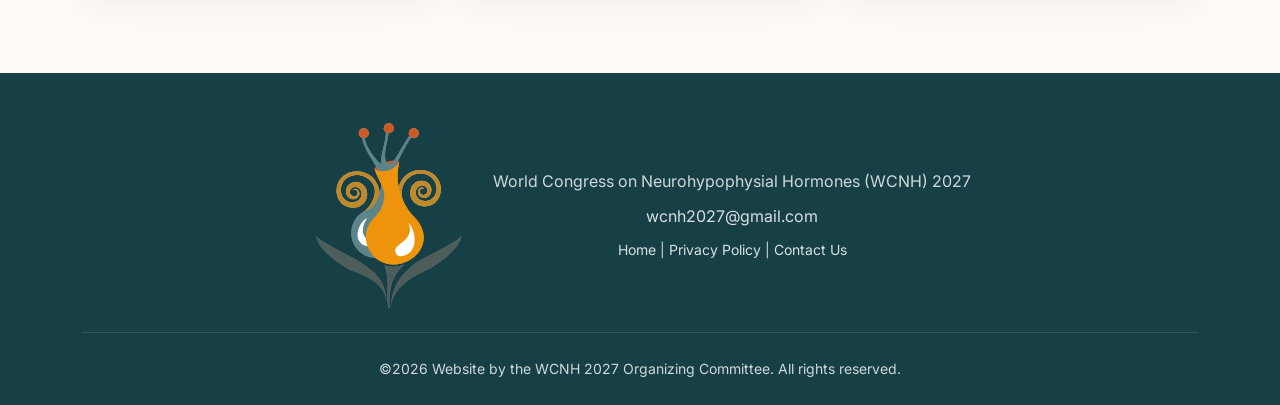
==== commit 9e1215c4: "SEO" ====
--- a/index.html
+++ b/index.html
@@ -3,8 +3,17 @@
 <head>
   <meta charset="UTF-8">
   <meta name="viewport" content="width=device-width, initial-scale=1">
-  <title>WCNH2027 | Home</title>
-  <meta name="description" content="WCNH2027 conference website for programme, registration, submissions, and sponsors.">
+  <title>WCNH 2027 | World Congress on Oxytocin &amp; Vasopressin Research | Crete, 23–27 May 2027</title>
+  <link rel="icon" type="image/svg+xml" href="assets/img/favicon.svg">
+  <meta name="description" content="The 15th World Congress on Neurohypophysial Hormones (WCNH 2027) brings together oxytocin and vasopressin researchers in Rethymno, Crete, 23–27 May 2027. Register, submit abstracts and view the programme.">
+  <link rel="canonical" href="https://wcnh2027.com/">
+  <meta property="og:type" content="website">
+  <meta property="og:site_name" content="WCNH 2027">
+  <meta property="og:title" content="WCNH 2027 | World Congress on Oxytocin &amp; Vasopressin Research | Crete, 23–27 May 2027">
+  <meta property="og:description" content="The 15th World Congress on Neurohypophysial Hormones (WCNH 2027) brings together oxytocin and vasopressin researchers in Rethymno, Crete, 23–27 May 2027. Register, submit abstracts and view the programme.">
+  <meta property="og:url" content="https://wcnh2027.com/">
+  <meta property="og:image" content="https://wcnh2027.com/assets/img/hotel/1_aquila_hotels_and_resorts_rithymna_beach-1.jpg">
+  <meta name="twitter:card" content="summary_large_image">
   <link rel="preconnect" href="https://fonts.googleapis.com">
   <link rel="preconnect" href="https://fonts.gstatic.com" crossorigin>
   <link href="https://fonts.googleapis.com/css2?family=Inter:wght@400;500;600;700&family=Playfair+Display:wght@600;700&display=swap" rel="stylesheet">
@@ -12,6 +21,46 @@
   <link href="https://cdn.jsdelivr.net/npm/bootstrap-icons@1.11.3/font/bootstrap-icons.min.css" rel="stylesheet">
   <link rel="stylesheet" href="assets/css/style.css">
   <link rel="stylesheet" href="assets/css/home.css">
+  <script type="application/ld+json">
+  {
+    "@context": "https://schema.org",
+    "@type": "Event",
+    "name": "WCNH 2027 – 15th World Congress on Neurohypophysial Hormones",
+    "alternateName": ["WCNH2027", "World Congress on Oxytocin and Vasopressin"],
+    "description": "The 15th World Congress on Neurohypophysial Hormones brings together early-career and established investigators to share the latest advances in oxytocin and vasopressin research.",
+    "about": ["Oxytocin", "Vasopressin", "Neurohypophysial hormones", "Neuroendocrinology"],
+    "startDate": "2027-05-23",
+    "endDate": "2027-05-27",
+    "eventStatus": "https://schema.org/EventScheduled",
+    "eventAttendanceMode": "https://schema.org/OfflineEventAttendanceMode",
+    "url": "https://wcnh2027.com/",
+    "image": ["https://wcnh2027.com/assets/img/hotel/1_aquila_hotels_and_resorts_rithymna_beach-1.jpg"],
+    "location": {
+      "@type": "Place",
+      "name": "Aquila Rithymna Beach",
+      "url": "https://rithymnabeach.com/",
+      "address": {
+        "@type": "PostalAddress",
+        "addressLocality": "Rethymno",
+        "addressRegion": "Crete",
+        "addressCountry": "GR"
+      }
+    },
+    "organizer": [
+      { "@type": "Person", "name": "Yannis Paloyelis", "affiliation": "King's College London" },
+      { "@type": "Person", "name": "Bice Chini", "affiliation": "Institute of Neuroscience (CNR), Milan" },
+      { "@type": "Person", "name": "Marta Busnelli", "affiliation": "Institute of Neuroscience (CNR), Milan" }
+    ],
+    "offers": {
+      "@type": "AggregateOffer",
+      "url": "https://wcnh2027.com/registration.html",
+      "priceCurrency": "EUR",
+      "lowPrice": "560",
+      "highPrice": "1090",
+      "availability": "https://schema.org/InStock"
+    }
+  }
+  </script>
 </head>
 <body>
   <a class="skip-link" href="#main-content">Skip to content</a>
@@ -24,8 +73,10 @@
           <div class="col-lg-7">
             <div class="hero-copy-shell reveal-on-scroll">
               <p class="eyebrow">15th Edition</p>
-              <h1 class="display-3 mb-3">WCNH2027</h1>
-              <p class="hero-tagline mb-3">World Congress on Neurohypophysial Hormones</p>
+              <h1 class="mb-3">
+                <span class="display-3 d-block mb-3">WCNH2027</span>
+                <span class="hero-tagline d-block">World Congress on Neurohypophysial Hormones</span>
+              </h1>
               <div class="hero-meta">
                 <span><i class="bi bi-calendar-event"></i> 23–27 May, 2027</span>
                 <span><i class="bi bi-geo-alt"></i> Rethymno, Crete</span>
--- a/assets/css/style.css
+++ b/assets/css/style.css
@@ -346,6 +346,10 @@
 }
 
 .hero-tagline {
+  font-family: var(--font-body);
+  font-weight: 400;
+  line-height: 1.7;
+  letter-spacing: normal;
   font-size: clamp(1.2rem, 2vw, 1.55rem);
   color: rgba(255, 249, 243, 0.98);
   text-shadow: 0 0.2rem 0.9rem rgba(0, 0, 0, 0.22);
